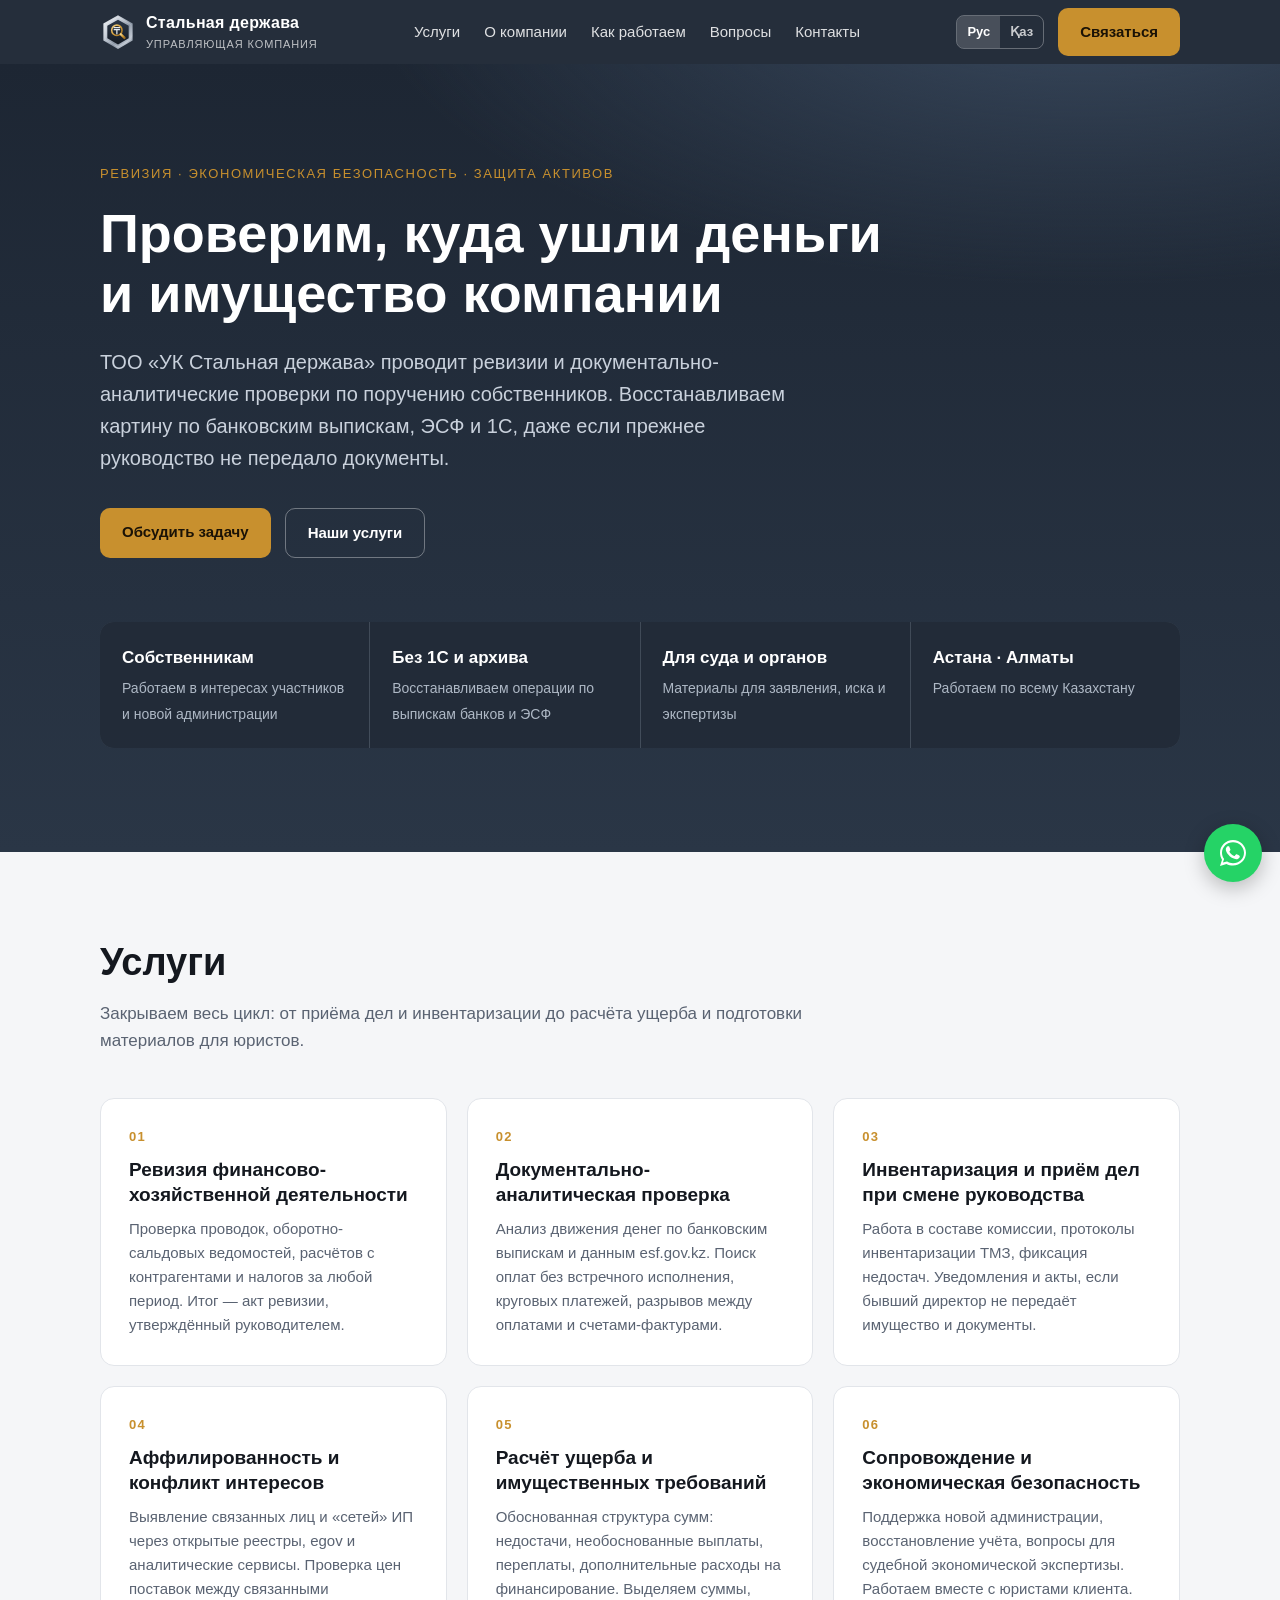
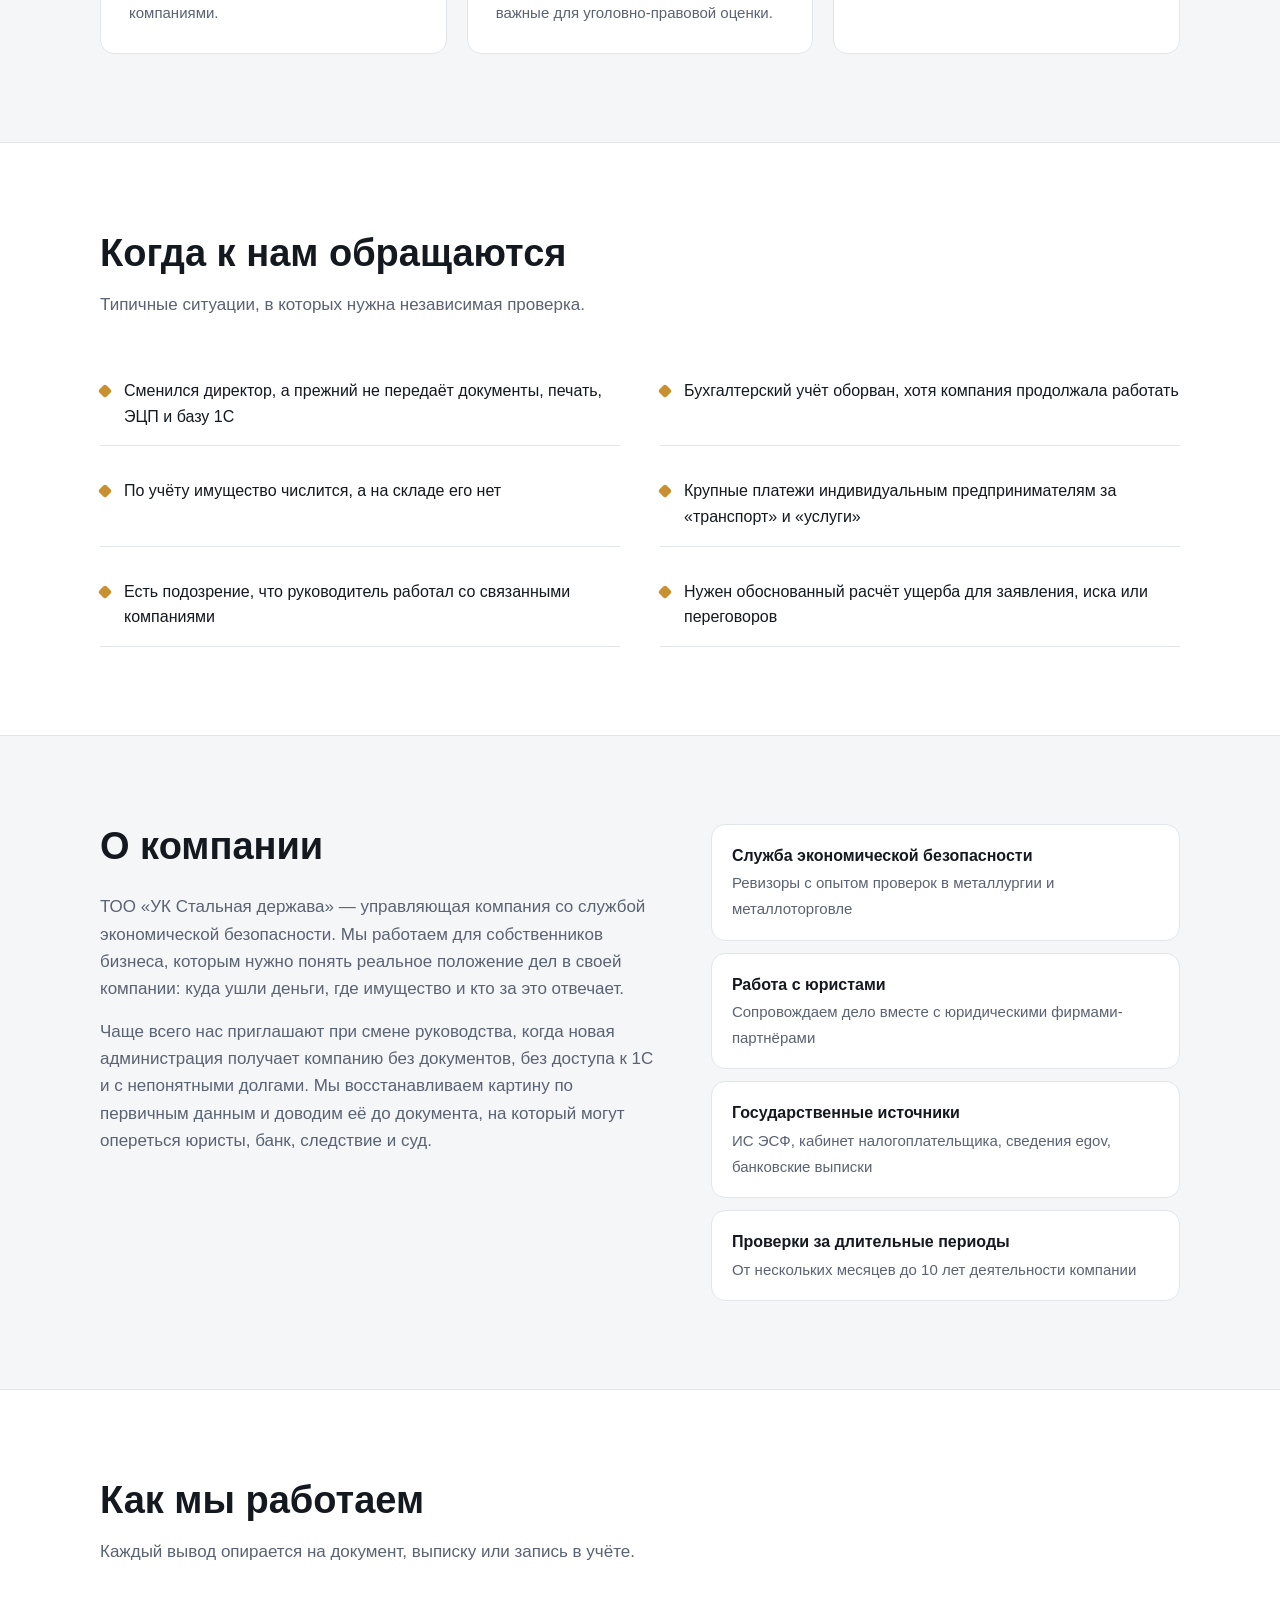
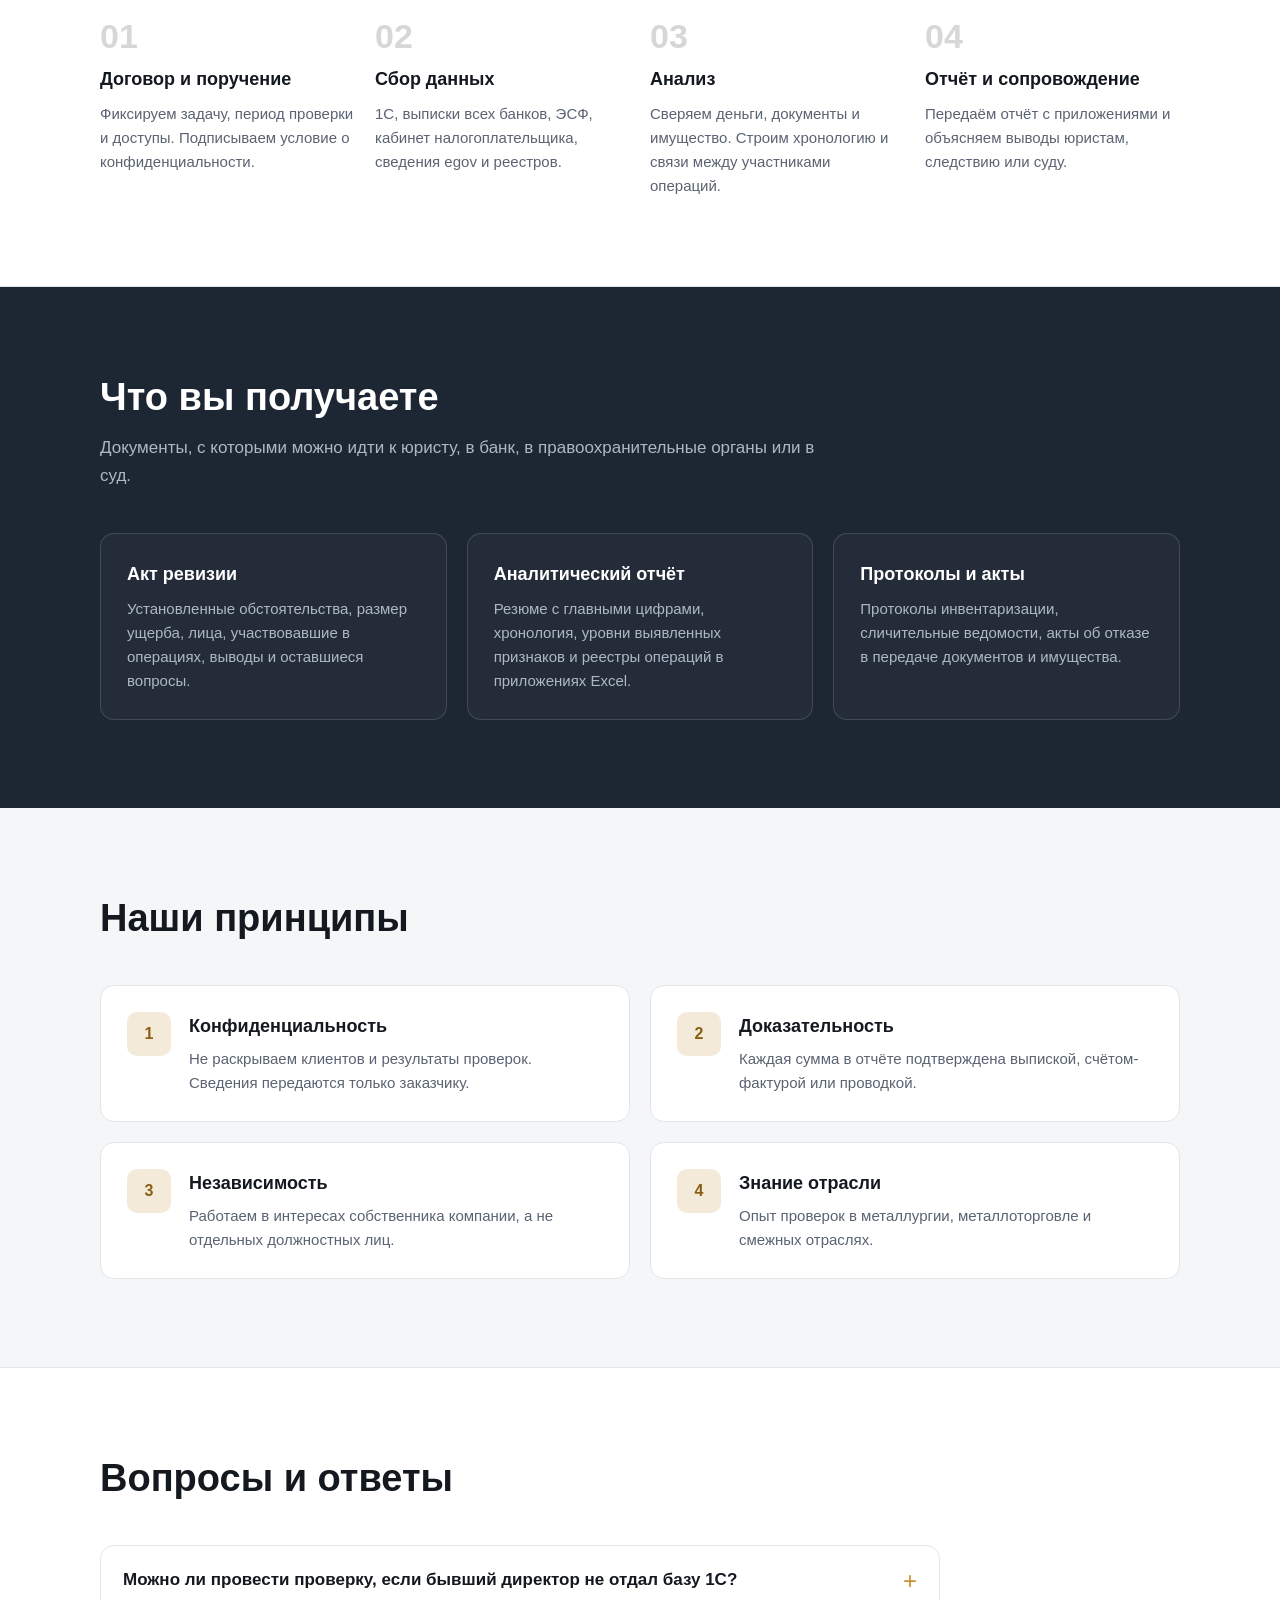
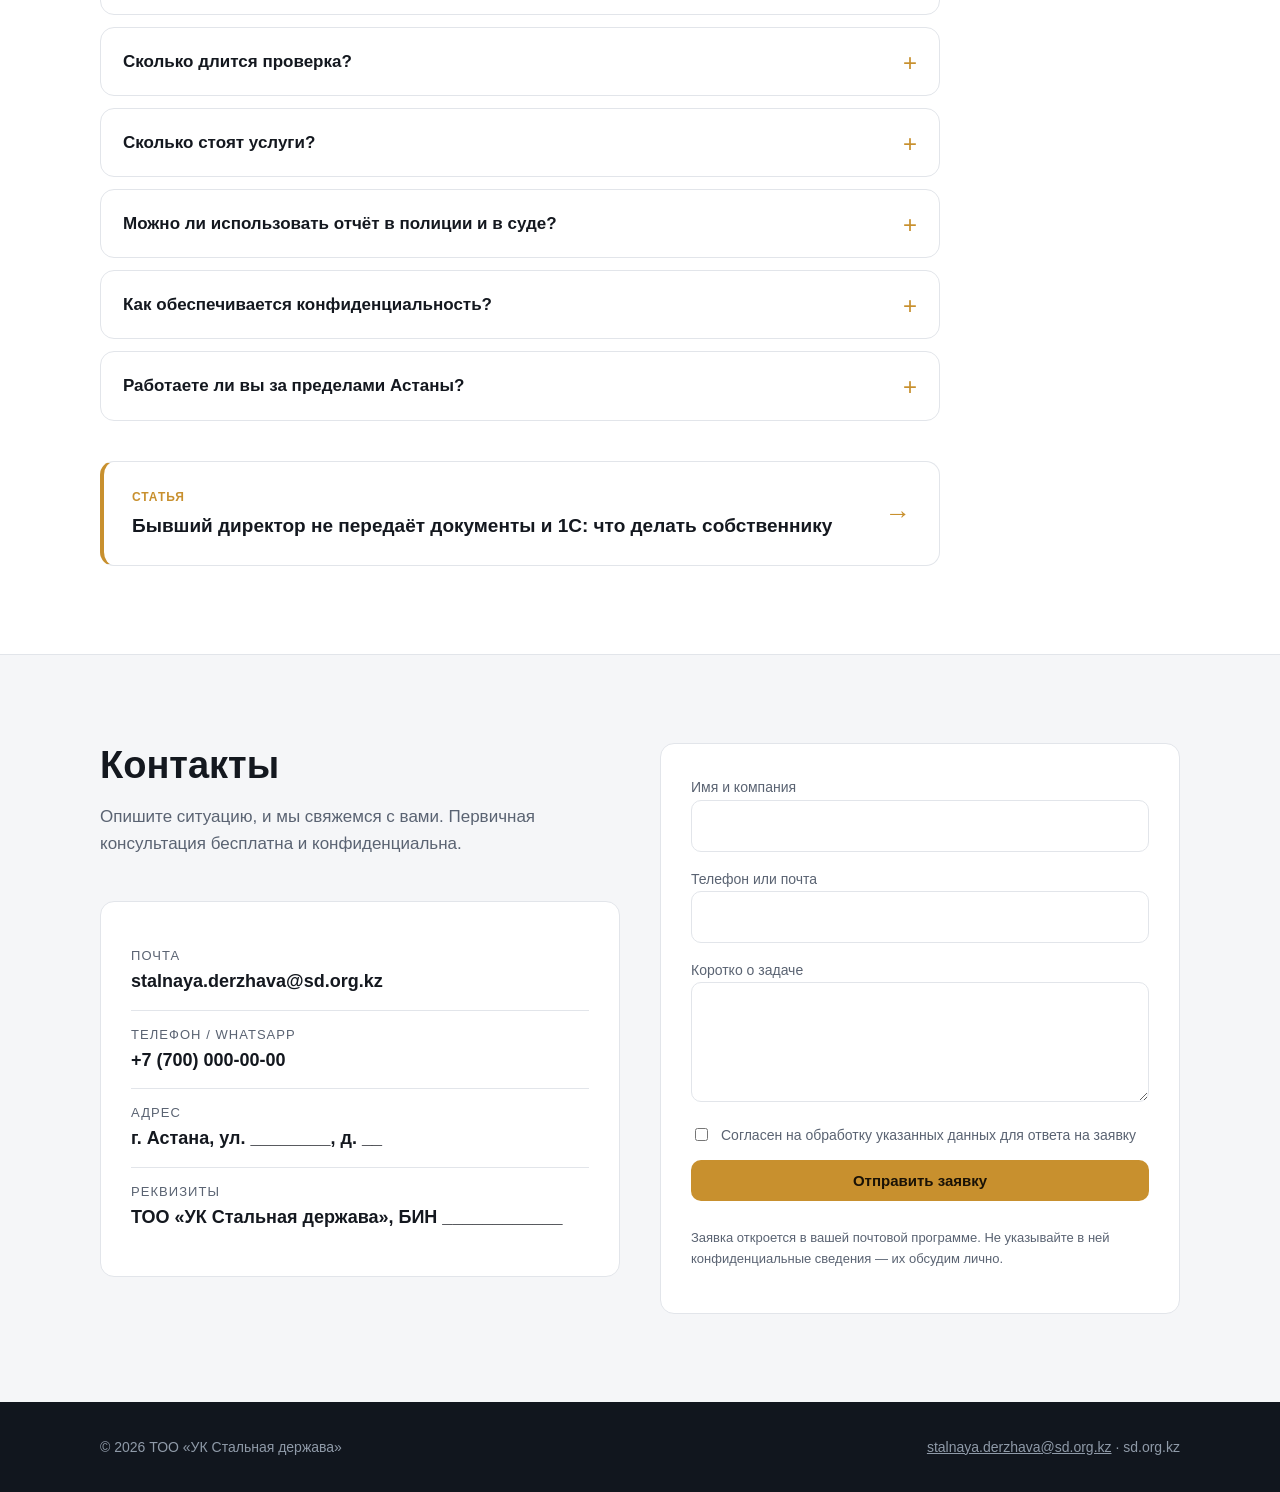
==== index.html @ adf24912 "Add files via upload" ====
<!doctype html>
<html lang="ru">
<head>
<meta charset="utf-8">
<meta name="viewport" content="width=device-width, initial-scale=1">
<title>Ревизия и экономическая безопасность — УК «Стальная держава», Астана</title>
<meta name="description" content="ТОО «УК Стальная держава»: ревизия финансово-хозяйственной деятельности, проверки по банковским выпискам и ЭСФ, инвентаризация при смене директора, расчёт ущерба и материалы для суда. Астана, Алматы, весь Казахстан.">
<link rel="canonical" href="https://sd.org.kz/">
<link rel="alternate" hreflang="ru" href="https://sd.org.kz/">
<link rel="alternate" hreflang="kk" href="https://sd.org.kz/kk.html">
<link rel="alternate" hreflang="x-default" href="https://sd.org.kz/">
<meta name="robots" content="index, follow">
<meta name="theme-color" content="#1d2633">
<meta property="og:type" content="website">
<meta property="og:locale" content="ru_KZ">
<meta property="og:url" content="https://sd.org.kz/">
<meta property="og:site_name" content="УК «Стальная держава»">
<meta property="og:title" content="Проверим, куда ушли деньги и имущество компании">
<meta property="og:description" content="Ревизии, проверки по выпискам и ЭСФ, инвентаризация при смене руководства, расчёт ущерба. Астана, Алматы, весь Казахстан.">
<meta property="og:image" content="https://sd.org.kz/og-image.png">
<meta property="og:image:width" content="1200">
<meta property="og:image:height" content="630">
<meta name="twitter:card" content="summary_large_image">
<link rel="icon" href="favicon.svg" type="image/svg+xml">
<link rel="stylesheet" href="style.css">
<!-- Google Search Console: сюда вставить строку подтверждения -->
<!-- <meta name="google-site-verification" content="..."> -->
<script type="application/ld+json">
{
  "@context": "https://schema.org",
  "@type": "ProfessionalService",
  "name": "ТОО «УК Стальная держава»",
  "alternateName": "Стальная держава",
  "url": "https://sd.org.kz/",
  "logo": "https://sd.org.kz/logo.svg",
  "image": "https://sd.org.kz/og-image.png",
  "email": "stalnaya.derzhava@sd.org.kz",
  "description": "Ревизия финансово-хозяйственной деятельности, документально-аналитические проверки, инвентаризация при смене руководства, выявление аффилированности, расчёт ущерба и подготовка материалов для суда.",
  "address": {"@type": "PostalAddress", "addressLocality": "Астана", "addressCountry": "KZ"},
  "areaServed": {"@type": "Country", "name": "Казахстан"},
  "knowsLanguage": ["ru", "kk"],
  "hasOfferCatalog": {
    "@type": "OfferCatalog",
    "name": "Услуги",
    "itemListElement": [
      {"@type": "Offer", "itemOffered": {"@type": "Service", "name": "Ревизия финансово-хозяйственной деятельности"}},
      {"@type": "Offer", "itemOffered": {"@type": "Service", "name": "Документально-аналитическая проверка"}},
      {"@type": "Offer", "itemOffered": {"@type": "Service", "name": "Инвентаризация и приём дел при смене руководства"}},
      {"@type": "Offer", "itemOffered": {"@type": "Service", "name": "Выявление аффилированности и конфликта интересов"}},
      {"@type": "Offer", "itemOffered": {"@type": "Service", "name": "Расчёт ущерба и имущественных требований"}},
      {"@type": "Offer", "itemOffered": {"@type": "Service", "name": "Сопровождение и экономическая безопасность"}}
    ]
  }
}
</script>
<script type="application/ld+json">
{
  "@context": "https://schema.org",
  "@type": "FAQPage",
  "mainEntity": [
    {"@type": "Question", "name": "Можно ли провести проверку, если бывший директор не отдал базу 1С?", "acceptedAnswer": {"@type": "Answer", "text": "Да. Мы восстанавливаем движение денег по выпискам всех банков, данным ИС ЭСФ (esf.gov.kz) и кабинета налогоплательщика. Этого достаточно, чтобы увидеть, кому и за что платила компания."}},
    {"@type": "Question", "name": "Сколько длится проверка?", "acceptedAnswer": {"@type": "Answer", "text": "Срок зависит от проверяемого периода, количества банков и контрагентов. После первичного анализа документов мы называем срок и фиксируем его в договоре."}},
    {"@type": "Question", "name": "Сколько стоят услуги?", "acceptedAnswer": {"@type": "Answer", "text": "Стоимость рассчитывается индивидуально после первичной консультации, в зависимости от объёма данных и задач. Первичная консультация бесплатна."}},
    {"@type": "Question", "name": "Можно ли использовать отчёт в полиции и в суде?", "acceptedAnswer": {"@type": "Answer", "text": "Отчёт и акт ревизии прикладываются к заявлению в правоохранительные органы и к исковому заявлению как обоснование обстоятельств и сумм. Если суд или следствие назначает судебную экономическую экспертизу, отчёт помогает поставить эксперту правильные вопросы."}},
    {"@type": "Question", "name": "Как обеспечивается конфиденциальность?", "acceptedAnswer": {"@type": "Answer", "text": "С каждым заказчиком заключается договор с условием о конфиденциальности. Мы не раскрываем имена клиентов и результаты проверок третьим лицам."}},
    {"@type": "Question", "name": "Работаете ли вы за пределами Астаны?", "acceptedAnswer": {"@type": "Answer", "text": "Да, по всему Казахстану. Документы и выписки можно передать удалённо, а для инвентаризации и приёма дел специалисты выезжают на место."}}
  ]
}
</script>
</head>
<body>
<a class="skip" href="#main">Перейти к содержанию</a>

<header>
  <div class="wrap nav">
    <a class="logo" href="#top">
      <img src="logo.svg" alt="" width="36" height="36">
      <span>Стальная держава<small>Управляющая компания</small></span>
    </a>
    <nav>
      <button class="menu-btn" aria-label="Меню" aria-controls="menu" onclick="document.getElementById('menu').classList.toggle('open')">☰</button>
      <ul id="menu">
        <li><a href="#services">Услуги</a></li>
        <li><a href="#about">О компании</a></li>
        <li><a href="#process">Как работаем</a></li>
        <li><a href="#faq">Вопросы</a></li>
        <li><a href="#contacts">Контакты</a></li>
      </ul>
    </nav>
    <div class="nav-right">
      <div class="lang" aria-label="Язык сайта"><span>Рус</span><a href="kk.html" hreflang="kk" lang="kk">Қаз</a></div>
      <a class="btn" href="#contacts">Связаться</a>
    </div>
  </div>
</header>

<main id="main">
<span id="top"></span>

<section class="hero">
  <div class="wrap">
    <span class="eyebrow">Ревизия · Экономическая безопасность · Защита активов</span>
    <h1>Проверим, куда ушли деньги и имущество компании</h1>
    <p>ТОО «УК Стальная держава» проводит ревизии и документально-аналитические проверки по поручению собственников. Восстанавливаем картину по банковским выпискам, ЭСФ и 1С, даже если прежнее руководство не передало документы.</p>
    <div class="hero-actions">
      <a class="btn" href="#contacts">Обсудить задачу</a>
      <a class="btn btn-ghost" href="#services">Наши услуги</a>
    </div>
    <div class="facts">
      <div class="fact"><b>Собственникам</b><span>Работаем в интересах участников и новой администрации</span></div>
      <div class="fact"><b>Без 1С и архива</b><span>Восстанавливаем операции по выпискам банков и ЭСФ</span></div>
      <div class="fact"><b>Для суда и органов</b><span>Материалы для заявления, иска и экспертизы</span></div>
      <div class="fact"><b>Астана · Алматы</b><span>Работаем по всему Казахстану</span></div>
    </div>
  </div>
</section>

<section id="services">
  <div class="wrap">
    <div class="section-head">
      <h2>Услуги</h2>
      <p>Закрываем весь цикл: от приёма дел и инвентаризации до расчёта ущерба и подготовки материалов для юристов.</p>
    </div>
    <div class="grid">
      <div class="card"><div class="num">01</div><h3>Ревизия финансово-хозяйственной деятельности</h3><p>Проверка проводок, оборотно-сальдовых ведомостей, расчётов с контрагентами и налогов за любой период. Итог — акт ревизии, утверждённый руководителем.</p></div>
      <div class="card"><div class="num">02</div><h3>Документально-аналитическая проверка</h3><p>Анализ движения денег по банковским выпискам и данным esf.gov.kz. Поиск оплат без встречного исполнения, круговых платежей, разрывов между оплатами и счетами-фактурами.</p></div>
      <div class="card"><div class="num">03</div><h3>Инвентаризация и приём дел при смене руководства</h3><p>Работа в составе комиссии, протоколы инвентаризации ТМЗ, фиксация недостач. Уведомления и акты, если бывший директор не передаёт имущество и документы.</p></div>
      <div class="card"><div class="num">04</div><h3>Аффилированность и конфликт интересов</h3><p>Выявление связанных лиц и «сетей» ИП через открытые реестры, egov и аналитические сервисы. Проверка цен поставок между связанными компаниями.</p></div>
      <div class="card"><div class="num">05</div><h3>Расчёт ущерба и имущественных требований</h3><p>Обоснованная структура сумм: недостачи, необоснованные выплаты, переплаты, дополнительные расходы на финансирование. Выделяем суммы, важные для уголовно-правовой оценки.</p></div>
      <div class="card"><div class="num">06</div><h3>Сопровождение и экономическая безопасность</h3><p>Поддержка новой администрации, восстановление учёта, вопросы для судебной экономической экспертизы. Работаем вместе с юристами клиента.</p></div>
    </div>
  </div>
</section>

<section id="when" class="situations">
  <div class="wrap">
    <div class="section-head">
      <h2>Когда к нам обращаются</h2>
      <p>Типичные ситуации, в которых нужна независимая проверка.</p>
    </div>
    <ul class="sit-list">
      <li>Сменился директор, а прежний не передаёт документы, печать, ЭЦП и базу 1С</li>
      <li>Бухгалтерский учёт оборван, хотя компания продолжала работать</li>
      <li>По учёту имущество числится, а на складе его нет</li>
      <li>Крупные платежи индивидуальным предпринимателям за «транспорт» и «услуги»</li>
      <li>Есть подозрение, что руководитель работал со связанными компаниями</li>
      <li>Нужен обоснованный расчёт ущерба для заявления, иска или переговоров</li>
    </ul>
  </div>
</section>

<section id="about">
  <div class="wrap about">
    <div>
      <div class="section-head" style="margin-bottom:24px">
        <h2>О компании</h2>
      </div>
      <p>ТОО «УК Стальная держава» — управляющая компания со службой экономической безопасности. Мы работаем для собственников бизнеса, которым нужно понять реальное положение дел в своей компании: куда ушли деньги, где имущество и кто за это отвечает.</p>
      <p>Чаще всего нас приглашают при смене руководства, когда новая администрация получает компанию без документов, без доступа к 1С и с непонятными долгами. Мы восстанавливаем картину по первичным данным и доводим её до документа, на который могут опереться юристы, банк, следствие и суд.</p>
    </div>
    <ul class="about-list">
      <li><b>Служба экономической безопасности</b><span>Ревизоры с опытом проверок в металлургии и металлоторговле</span></li>
      <li><b>Работа с юристами</b><span>Сопровождаем дело вместе с юридическими фирмами-партнёрами</span></li>
      <li><b>Государственные источники</b><span>ИС ЭСФ, кабинет налогоплательщика, сведения egov, банковские выписки</span></li>
      <li><b>Проверки за длительные периоды</b><span>От нескольких месяцев до 10 лет деятельности компании</span></li>
    </ul>
  </div>
</section>

<section id="process" class="situations">
  <div class="wrap">
    <div class="section-head">
      <h2>Как мы работаем</h2>
      <p>Каждый вывод опирается на документ, выписку или запись в учёте.</p>
    </div>
    <div class="steps">
      <div class="step"><h3>Договор и поручение</h3><p>Фиксируем задачу, период проверки и доступы. Подписываем условие о конфиденциальности.</p></div>
      <div class="step"><h3>Сбор данных</h3><p>1С, выписки всех банков, ЭСФ, кабинет налогоплательщика, сведения egov и реестров.</p></div>
      <div class="step"><h3>Анализ</h3><p>Сверяем деньги, документы и имущество. Строим хронологию и связи между участниками операций.</p></div>
      <div class="step"><h3>Отчёт и сопровождение</h3><p>Передаём отчёт с приложениями и объясняем выводы юристам, следствию или суду.</p></div>
    </div>
  </div>
</section>

<section id="results" class="dark">
  <div class="wrap">
    <div class="section-head">
      <h2>Что вы получаете</h2>
      <p>Документы, с которыми можно идти к юристу, в банк, в правоохранительные органы или в суд.</p>
    </div>
    <div class="docs">
      <div class="doc"><h3>Акт ревизии</h3><p>Установленные обстоятельства, размер ущерба, лица, участвовавшие в операциях, выводы и оставшиеся вопросы.</p></div>
      <div class="doc"><h3>Аналитический отчёт</h3><p>Резюме с главными цифрами, хронология, уровни выявленных признаков и реестры операций в приложениях Excel.</p></div>
      <div class="doc"><h3>Протоколы и акты</h3><p>Протоколы инвентаризации, сличительные ведомости, акты об отказе в передаче документов и имущества.</p></div>
    </div>
  </div>
</section>

<section>
  <div class="wrap">
    <div class="section-head">
      <h2>Наши принципы</h2>
    </div>
    <div class="principles">
      <div class="principle"><div class="ic">1</div><div><h3>Конфиденциальность</h3><p>Не раскрываем клиентов и результаты проверок. Сведения передаются только заказчику.</p></div></div>
      <div class="principle"><div class="ic">2</div><div><h3>Доказательность</h3><p>Каждая сумма в отчёте подтверждена выпиской, счётом-фактурой или проводкой.</p></div></div>
      <div class="principle"><div class="ic">3</div><div><h3>Независимость</h3><p>Работаем в интересах собственника компании, а не отдельных должностных лиц.</p></div></div>
      <div class="principle"><div class="ic">4</div><div><h3>Знание отрасли</h3><p>Опыт проверок в металлургии, металлоторговле и смежных отраслях.</p></div></div>
    </div>
  </div>
</section>

<section id="faq" class="situations">
  <div class="wrap">
    <div class="section-head">
      <h2>Вопросы и ответы</h2>
    </div>
    <div class="faq">
      <details><summary>Можно ли провести проверку, если бывший директор не отдал базу 1С?</summary><p>Да. Мы восстанавливаем движение денег по выпискам всех банков, данным ИС ЭСФ (esf.gov.kz) и кабинета налогоплательщика. Этого достаточно, чтобы увидеть, кому и за что платила компания.</p></details>
      <details><summary>Сколько длится проверка?</summary><p>Срок зависит от проверяемого периода, количества банков и контрагентов. После первичного анализа документов мы называем срок и фиксируем его в договоре.</p></details>
      <details><summary>Сколько стоят услуги?</summary><p>Стоимость рассчитывается индивидуально после первичной консультации, в зависимости от объёма данных и задач. Первичная консультация бесплатна.</p></details>
      <details><summary>Можно ли использовать отчёт в полиции и в суде?</summary><p>Отчёт и акт ревизии прикладываются к заявлению в правоохранительные органы и к исковому заявлению как обоснование обстоятельств и сумм. Если суд или следствие назначает судебную экономическую экспертизу, отчёт помогает поставить эксперту правильные вопросы.</p></details>
      <details><summary>Как обеспечивается конфиденциальность?</summary><p>С каждым заказчиком заключается договор с условием о конфиденциальности. Мы не раскрываем имена клиентов и результаты проверок третьим лицам.</p></details>
      <details><summary>Работаете ли вы за пределами Астаны?</summary><p>Да, по всему Казахстану. Документы и выписки можно передать удалённо, а для инвентаризации и приёма дел специалисты выезжают на место.</p></details>
    </div>
    <div style="margin-top:40px;max-width:840px">
      <a class="teaser" href="byvshij-direktor-ne-peredaet-dokumenty.html">
        <div><small>Статья</small><b>Бывший директор не передаёт документы и 1С: что делать собственнику</b></div>
        <span class="arrow">→</span>
      </a>
    </div>
  </div>
</section>

<section id="contacts">
  <div class="wrap contact">
    <div>
      <div class="section-head">
        <h2>Контакты</h2>
        <p>Опишите ситуацию, и мы свяжемся с вами. Первичная консультация бесплатна и конфиденциальна.</p>
      </div>
      <div class="contact-box">
        <div class="contact-row"><span>Почта</span><a href="mailto:stalnaya.derzhava@sd.org.kz">stalnaya.derzhava@sd.org.kz</a></div>
        <div class="contact-row"><span>Телефон / WhatsApp</span><a href="tel:+77000000000">+7 (700) 000-00-00</a></div>
        <div class="contact-row"><span>Адрес</span><b>г. Астана, ул. ________, д. __</b></div>
        <div class="contact-row"><span>Реквизиты</span><b>ТОО «УК Стальная держава», БИН ____________</b></div>
      </div>
    </div>
    <div class="contact-box">
      <form id="lead">
        <div><label for="name">Имя и компания</label><input id="name" name="name" autocomplete="name" required></div>
        <div><label for="phone">Телефон или почта</label><input id="phone" name="phone" autocomplete="tel" required></div>
        <div><label for="msg">Коротко о задаче</label><textarea id="msg" name="msg"></textarea></div>
        <label class="consent"><input type="checkbox" required> Согласен на обработку указанных данных для ответа на заявку</label>
        <button class="btn" type="submit">Отправить заявку</button>
        <p class="note">Заявка откроется в вашей почтовой программе. Не указывайте в ней конфиденциальные сведения — их обсудим лично.</p>
      </form>
    </div>
  </div>
</section>

</main>

<footer>
  <div class="wrap">
    <span>© 2026 ТОО «УК Стальная держава»</span>
    <span><a href="mailto:stalnaya.derzhava@sd.org.kz">stalnaya.derzhava@sd.org.kz</a> · sd.org.kz</span>
  </div>
</footer>

<a class="wa" href="https://wa.me/77000000000" target="_blank" rel="noopener" aria-label="Написать в WhatsApp">
  <svg viewBox="0 0 32 32" aria-hidden="true"><path d="M16 3C8.8 3 3 8.7 3 15.8c0 2.5.7 4.9 2 6.9L3 29l6.5-2c1.9 1 4.1 1.6 6.5 1.6 7.2 0 13-5.7 13-12.8S23.2 3 16 3zm0 23.3c-2.1 0-4.1-.6-5.8-1.7l-.4-.2-3.9 1.2 1.2-3.7-.3-.4c-1.2-1.7-1.8-3.7-1.8-5.8C5 9.9 9.9 5.2 16 5.2s11 4.7 11 10.6-4.9 10.5-11 10.5zm6-7.9c-.3-.2-2-1-2.3-1.1-.3-.1-.5-.2-.8.2l-1.1 1.3c-.2.2-.4.3-.7.1-.3-.2-1.4-.5-2.7-1.7-1-.9-1.7-2-1.9-2.3-.2-.3 0-.5.1-.7l.5-.6c.2-.2.2-.4.3-.6.1-.2 0-.4 0-.6l-1-2.5c-.3-.7-.6-.6-.8-.6h-.7c-.2 0-.6.1-.9.4-.3.3-1.2 1.2-1.2 2.9s1.2 3.4 1.4 3.6c.2.2 2.4 3.7 5.9 5.1 2.9 1.1 3.5.9 4.1.9.6-.1 2-.8 2.3-1.6.3-.8.3-1.5.2-1.6-.1-.3-.4-.4-.7-.5z"/></svg>
</a>

<script>
  document.querySelectorAll('#menu a').forEach(function(a){a.addEventListener('click',function(){document.getElementById('menu').classList.remove('open')})});
  document.getElementById('lead').addEventListener('submit',function(e){
    e.preventDefault();var f=this;
    location.href='mailto:stalnaya.derzhava@sd.org.kz?subject='+encodeURIComponent('Заявка с сайта: '+f.name.value)+'&body='+encodeURIComponent(f.msg.value+'\n\n'+f.name.value+', '+f.phone.value);
  });
</script>
</body>
</html>
---- style.css ----
:root{
    --bg:#f5f6f8; --surface:#ffffff; --ink:#14181f; --muted:#5a6372; --line:#e2e5ea;
    --steel:#1d2633; --steel-2:#2a3646; --accent:#c8902e; --accent-ink:#1a1206;
    --radius:14px; --max:1120px;
  }
  *{box-sizing:border-box}
  html{scroll-behavior:smooth}
  body{margin:0;background:var(--bg);color:var(--ink);font:16px/1.6 -apple-system,BlinkMacSystemFont,"Segoe UI",Roboto,"Helvetica Neue",Arial,sans-serif}
  a{color:inherit}
  .wrap{max-width:var(--max);margin:0 auto;padding:0 20px}

  /* header */
  header{position:sticky;top:0;z-index:10;background:rgba(29,38,51,.96);backdrop-filter:blur(6px);color:#fff}
  .nav{display:flex;align-items:center;justify-content:space-between;height:64px;gap:16px}
  .logo{display:flex;align-items:center;gap:10px;text-decoration:none;font-weight:700;letter-spacing:.02em}
  .logo-mark{width:34px;height:34px;border-radius:8px;background:linear-gradient(135deg,#8d99a8,#e9edf2 45%,#6b7685);display:grid;place-items:center;color:var(--steel);font-weight:800;font-size:15px}
  .logo small{display:block;font-weight:400;font-size:11px;opacity:.7;letter-spacing:.08em;text-transform:uppercase}
  nav ul{display:flex;gap:24px;list-style:none;margin:0;padding:0}
  nav a{text-decoration:none;font-size:15px;opacity:.85}
  nav a:hover{opacity:1;color:var(--accent)}
  .btn{display:inline-block;padding:12px 22px;border-radius:10px;background:var(--accent);color:var(--accent-ink);font-weight:600;text-decoration:none;border:0;cursor:pointer;font-size:15px}
  .btn:hover{filter:brightness(1.08)}
  .btn-ghost{background:transparent;color:#fff;border:1px solid rgba(255,255,255,.35)}
  .menu-btn{display:none;background:none;border:0;color:#fff;font-size:26px;cursor:pointer}

  /* hero */
  .hero{background:radial-gradient(1200px 500px at 85% -10%,#3a4a5f 0,transparent 60%),linear-gradient(180deg,var(--steel),var(--steel-2));color:#fff;padding:96px 0 104px}
  .eyebrow{display:inline-block;font-size:13px;letter-spacing:.12em;text-transform:uppercase;color:var(--accent);margin-bottom:18px}
  .hero h1{font-size:clamp(32px,5vw,54px);line-height:1.12;margin:0 0 22px;max-width:820px}
  .hero p{font-size:clamp(17px,2vw,20px);color:#c9d1dc;max-width:700px;margin:0 0 34px}
  .hero-actions{display:flex;gap:14px;flex-wrap:wrap}
  .facts{display:grid;grid-template-columns:repeat(4,1fr);gap:1px;background:rgba(255,255,255,.12);border-radius:var(--radius);overflow:hidden;margin-top:64px}
  .fact{background:rgba(29,38,51,.85);padding:22px}
  .fact b{display:block;font-size:17px;margin-bottom:4px;color:#fff}
  .fact span{font-size:14px;color:#aeb8c5}

  section{padding:88px 0}
  .section-head{max-width:720px;margin-bottom:44px}
  .section-head h2{font-size:clamp(26px,3.4vw,38px);line-height:1.2;margin:0 0 14px}
  .section-head p{color:var(--muted);margin:0;font-size:17px}

  /* services */
  .grid{display:grid;grid-template-columns:repeat(3,1fr);gap:20px}
  .card{background:var(--surface);border:1px solid var(--line);border-radius:var(--radius);padding:28px}
  .card .num{font-size:13px;font-weight:700;color:var(--accent);letter-spacing:.1em}
  .card h3{font-size:19px;margin:10px 0 10px;line-height:1.3}
  .card p{color:var(--muted);margin:0;font-size:15px}

  /* situations */
  .situations{background:var(--surface);border-top:1px solid var(--line);border-bottom:1px solid var(--line)}
  .sit-list{display:grid;grid-template-columns:repeat(2,1fr);gap:16px 40px;list-style:none;padding:0;margin:0}
  .sit-list li{display:flex;gap:14px;align-items:flex-start;padding:16px 0;border-bottom:1px solid var(--line)}
  .sit-list li::before{content:"";flex:0 0 10px;height:10px;margin-top:8px;border-radius:2px;background:var(--accent);transform:rotate(45deg)}

  /* process */
  .steps{display:grid;grid-template-columns:repeat(4,1fr);gap:20px;counter-reset:s}
  .step{position:relative;padding-top:56px}
  .step::before{counter-increment:s;content:counter(s,decimal-leading-zero);position:absolute;top:0;left:0;font-size:34px;font-weight:800;color:var(--steel);opacity:.18}
  .step h3{margin:0 0 8px;font-size:18px}
  .step p{margin:0;color:var(--muted);font-size:15px}

  /* results */
  .dark{background:var(--steel);color:#fff}
  .dark .section-head p{color:#aeb8c5}
  .docs{display:grid;grid-template-columns:repeat(3,1fr);gap:20px}
  .doc{border:1px solid rgba(255,255,255,.14);border-radius:var(--radius);padding:26px;background:rgba(255,255,255,.03)}
  .doc h3{margin:0 0 8px;font-size:18px}
  .doc p{margin:0;color:#aeb8c5;font-size:15px}

  /* principles */
  .principles{display:grid;grid-template-columns:repeat(2,1fr);gap:20px}
  .principle{display:flex;gap:18px;background:var(--surface);border:1px solid var(--line);border-radius:var(--radius);padding:26px}
  .principle .ic{flex:0 0 44px;height:44px;border-radius:10px;background:#f3ead9;color:#8a5f14;display:grid;place-items:center;font-weight:800}
  .principle h3{margin:0 0 6px;font-size:18px}
  .principle p{margin:0;color:var(--muted);font-size:15px}

  /* contacts */
  .contact{display:grid;grid-template-columns:1fr 1fr;gap:40px;align-items:start}
  .contact-box{background:var(--surface);border:1px solid var(--line);border-radius:var(--radius);padding:30px}
  .contact-row{padding:14px 0;border-bottom:1px solid var(--line)}
  .contact-row:last-child{border-bottom:0}
  .contact-row span{display:block;font-size:13px;color:var(--muted);text-transform:uppercase;letter-spacing:.08em}
  .contact-row a,.contact-row b{font-size:18px;font-weight:600;text-decoration:none}
  form{display:grid;gap:14px}
  label{font-size:14px;color:var(--muted)}
  input,textarea{width:100%;padding:12px 14px;border:1px solid var(--line);border-radius:10px;font:inherit;background:#fff;color:var(--ink)}
  textarea{min-height:120px;resize:vertical}
  .note{font-size:13px;color:var(--muted)}

  footer{background:#11161e;color:#8f9aa8;padding:34px 0;font-size:14px}
  footer .wrap{display:flex;justify-content:space-between;gap:20px;flex-wrap:wrap}

  @media (max-width:900px){
    .grid,.docs{grid-template-columns:1fr 1fr}
    .steps{grid-template-columns:1fr 1fr;row-gap:36px}
    .facts{grid-template-columns:1fr 1fr}
    .contact{grid-template-columns:1fr}
  }
  @media (max-width:720px){
    nav ul{display:none;position:absolute;top:64px;left:0;right:0;flex-direction:column;gap:0;background:var(--steel);padding:8px 20px 18px}
    nav ul.open{display:flex}
    nav li a{display:block;padding:12px 0}
    .menu-btn{display:block}
    .nav .btn{display:none}
    .grid,.docs,.steps,.principles,.sit-list,.facts{grid-template-columns:1fr}
    .hero{padding:64px 0 72px}
    section{padding:64px 0}
  }

  /* ---- additions ---- */
  .skip{position:absolute;left:-9999px;top:8px;background:#fff;color:#000;padding:8px 12px;border-radius:8px;z-index:100}
  .skip:focus{left:8px}
  :focus-visible{outline:3px solid var(--accent);outline-offset:2px}
  .logo img{width:36px;height:36px;display:block}
  .nav-right{display:flex;align-items:center;gap:14px}
  .lang{display:flex;border:1px solid rgba(255,255,255,.3);border-radius:8px;overflow:hidden;font-size:13px;font-weight:600}
  .lang a,.lang span{padding:6px 10px;text-decoration:none}
  .lang span{background:rgba(255,255,255,.16)}
  .lang a{opacity:.75}
  .lang a:hover{opacity:1}

  /* about */
  .about{display:grid;grid-template-columns:1.2fr 1fr;gap:48px;align-items:start}
  .about p{color:var(--muted);font-size:17px;margin:0 0 16px}
  .about-list{list-style:none;margin:0;padding:0;display:grid;gap:12px}
  .about-list li{background:var(--surface);border:1px solid var(--line);border-radius:var(--radius);padding:18px 20px}
  .about-list b{display:block;margin-bottom:2px}
  .about-list span{color:var(--muted);font-size:15px}

  /* faq */
  .faq{max-width:840px;display:grid;gap:12px}
  .faq details{background:var(--surface);border:1px solid var(--line);border-radius:var(--radius);padding:0 22px}
  .faq summary{cursor:pointer;list-style:none;padding:20px 32px 20px 0;font-weight:600;font-size:17px;position:relative}
  .faq summary::-webkit-details-marker{display:none}
  .faq summary::after{content:"+";position:absolute;right:0;top:16px;font-size:24px;color:var(--accent);font-weight:400}
  .faq details[open] summary::after{content:"–"}
  .faq details p{margin:0 0 20px;color:var(--muted)}

  /* articles teaser */
  .teaser{display:flex;justify-content:space-between;align-items:center;gap:24px;background:var(--surface);border:1px solid var(--line);border-left:4px solid var(--accent);border-radius:var(--radius);padding:26px 28px;text-decoration:none}
  .teaser:hover{border-color:var(--accent)}
  .teaser small{display:block;color:var(--accent);font-weight:700;letter-spacing:.08em;text-transform:uppercase;font-size:12px;margin-bottom:6px}
  .teaser b{font-size:19px;line-height:1.35}
  .teaser .arrow{font-size:26px;color:var(--accent)}

  /* form consent */
  .consent{display:flex;gap:10px;align-items:flex-start;font-size:14px;color:var(--muted)}
  .consent input{width:auto;margin-top:4px}

  /* whatsapp */
  .wa{position:fixed;right:18px;bottom:18px;z-index:20;width:58px;height:58px;border-radius:50%;background:#25d366;display:grid;place-items:center;box-shadow:0 6px 20px rgba(0,0,0,.25)}
  .wa:hover{transform:scale(1.06)}
  .wa svg{width:32px;height:32px;fill:#fff}

  /* article */
  .page-hero{background:linear-gradient(180deg,var(--steel),var(--steel-2));color:#fff;padding:64px 0 56px}
  .page-hero h1{font-size:clamp(28px,4vw,42px);line-height:1.2;margin:0 0 14px;max-width:860px}
  .page-hero p{color:#c9d1dc;margin:0;max-width:760px;font-size:18px}
  .crumbs{font-size:14px;color:#aeb8c5;margin-bottom:18px}
  .crumbs a{text-decoration:none;color:#d7dde6}
  .article{max-width:760px;padding:56px 20px 80px;margin:0 auto;font-size:17px}
  .article h2{font-size:26px;line-height:1.25;margin:44px 0 14px}
  .article h3{font-size:19px;margin:28px 0 8px}
  .article p,.article li{color:#2b313b}
  .article ol,.article ul{padding-left:22px}
  .article li{margin-bottom:8px}
  .callout{background:#f3ead9;border-left:4px solid var(--accent);border-radius:10px;padding:18px 20px;margin:28px 0}
  .callout p{margin:0}
  .cta-box{background:var(--steel);color:#fff;border-radius:var(--radius);padding:30px;margin-top:48px}
  .cta-box h2{margin:0 0 10px;color:#fff;font-size:22px}
  .cta-box p{color:#c9d1dc;margin:0 0 18px}

  @media (max-width:900px){ .about{grid-template-columns:1fr} }
  @media (max-width:720px){
    .lang{font-size:12px}
    .teaser{flex-direction:column;align-items:flex-start}
  }
  .logo span{white-space:nowrap}
  @media (max-width:720px){
    .logo small{display:none}
    .logo{font-size:15px}
    nav{order:3}
    .nav{gap:10px}
  }
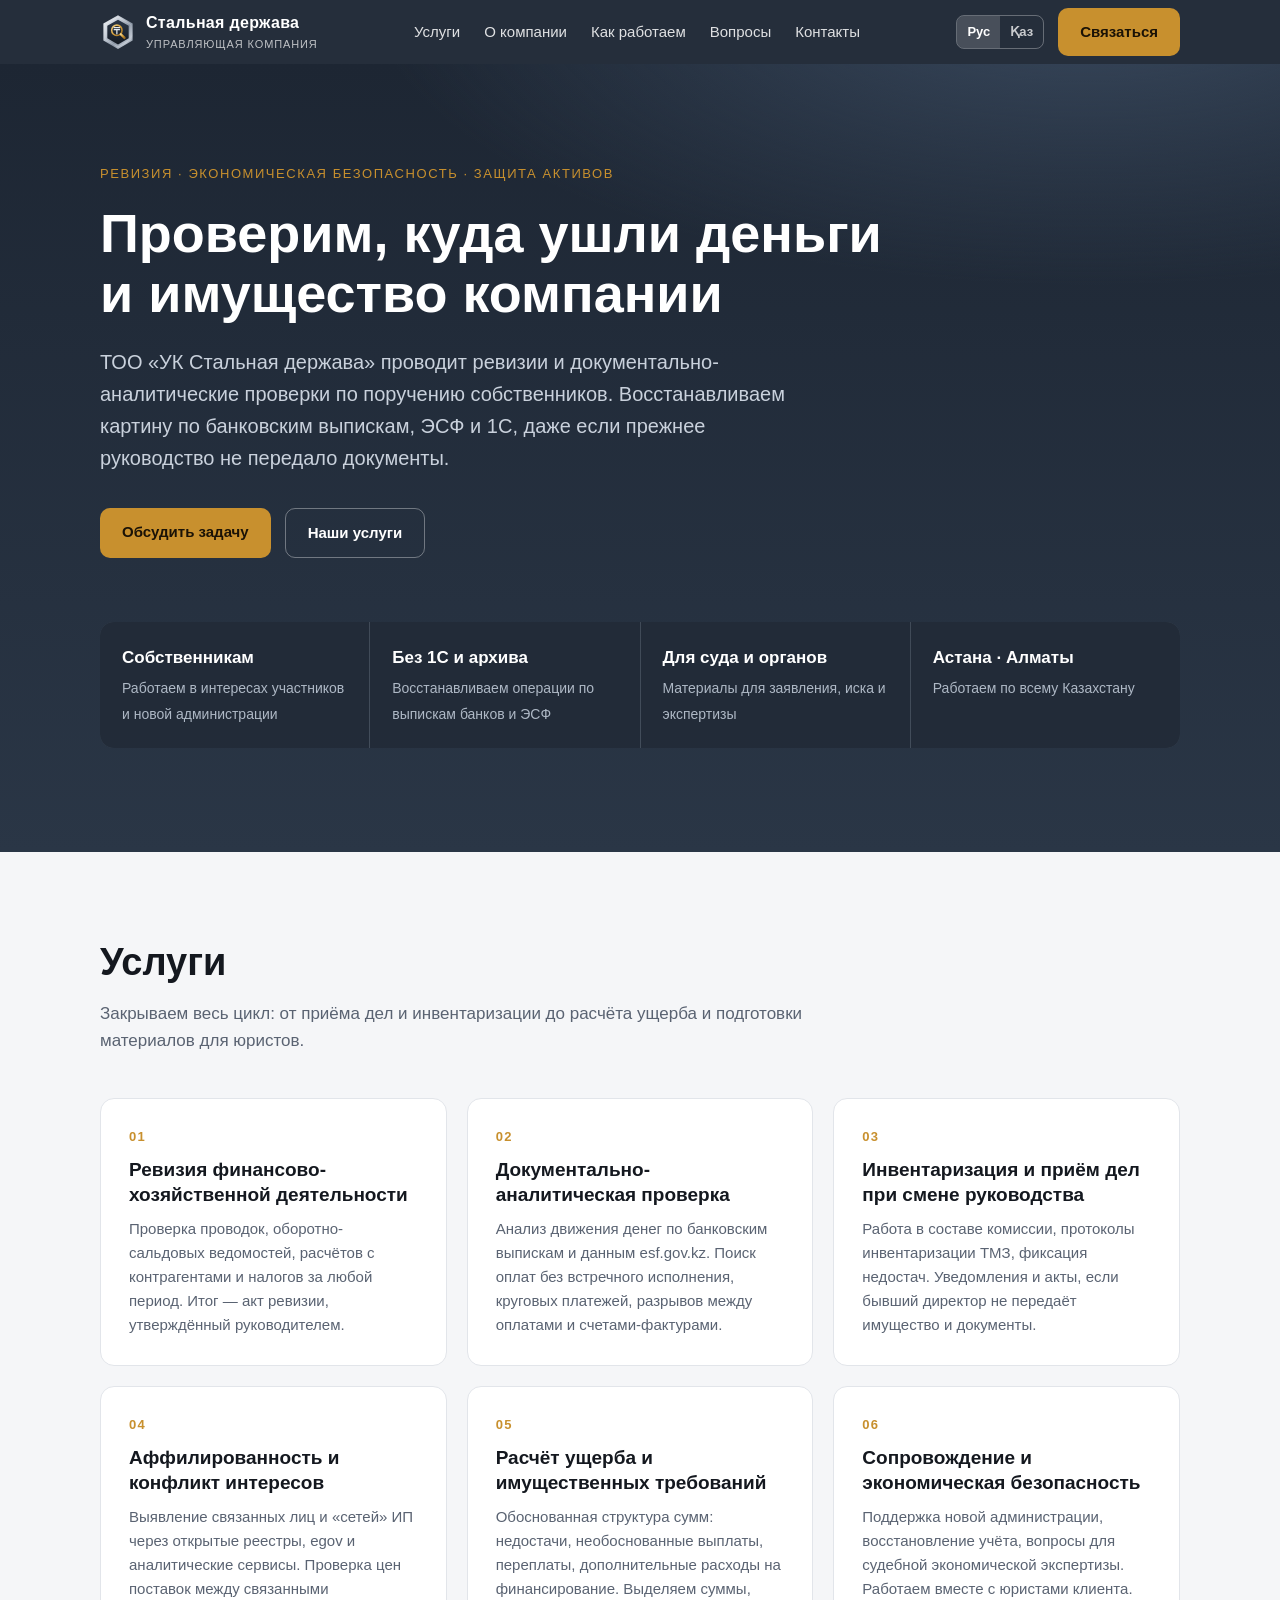
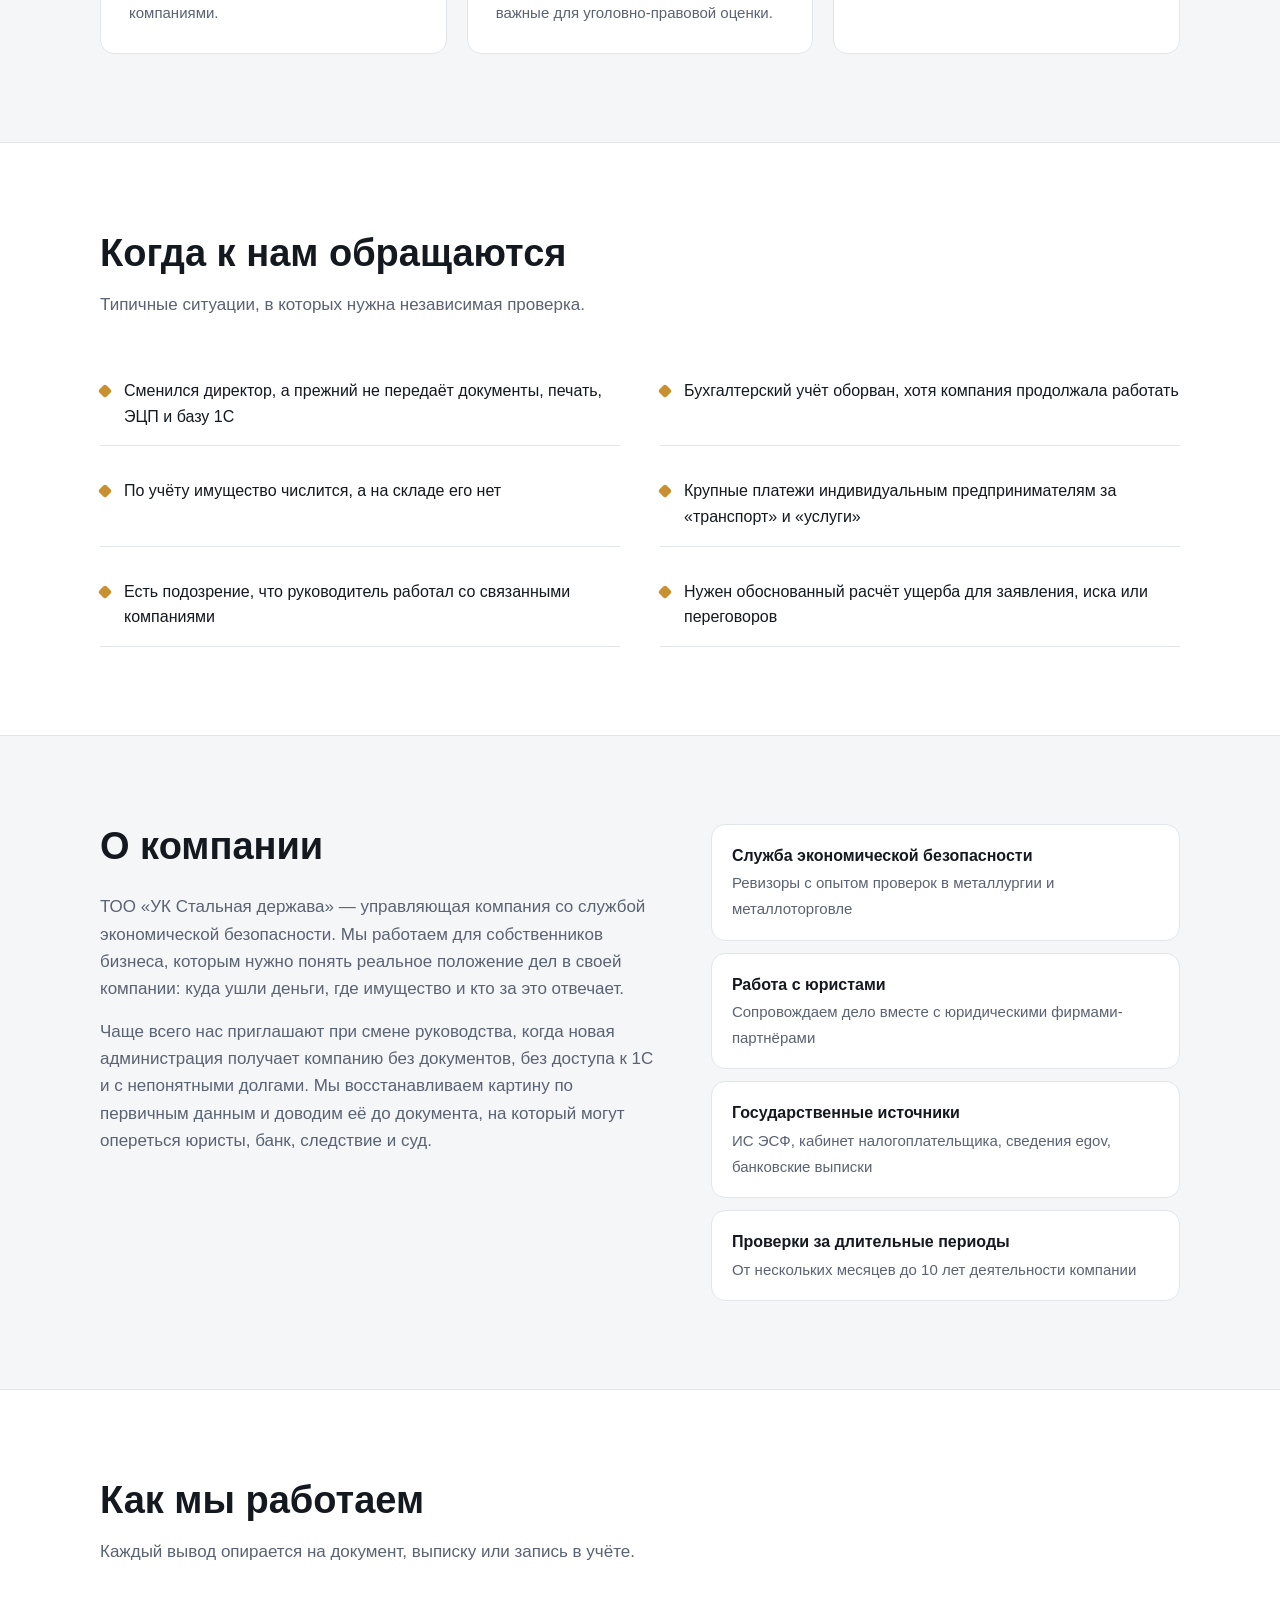
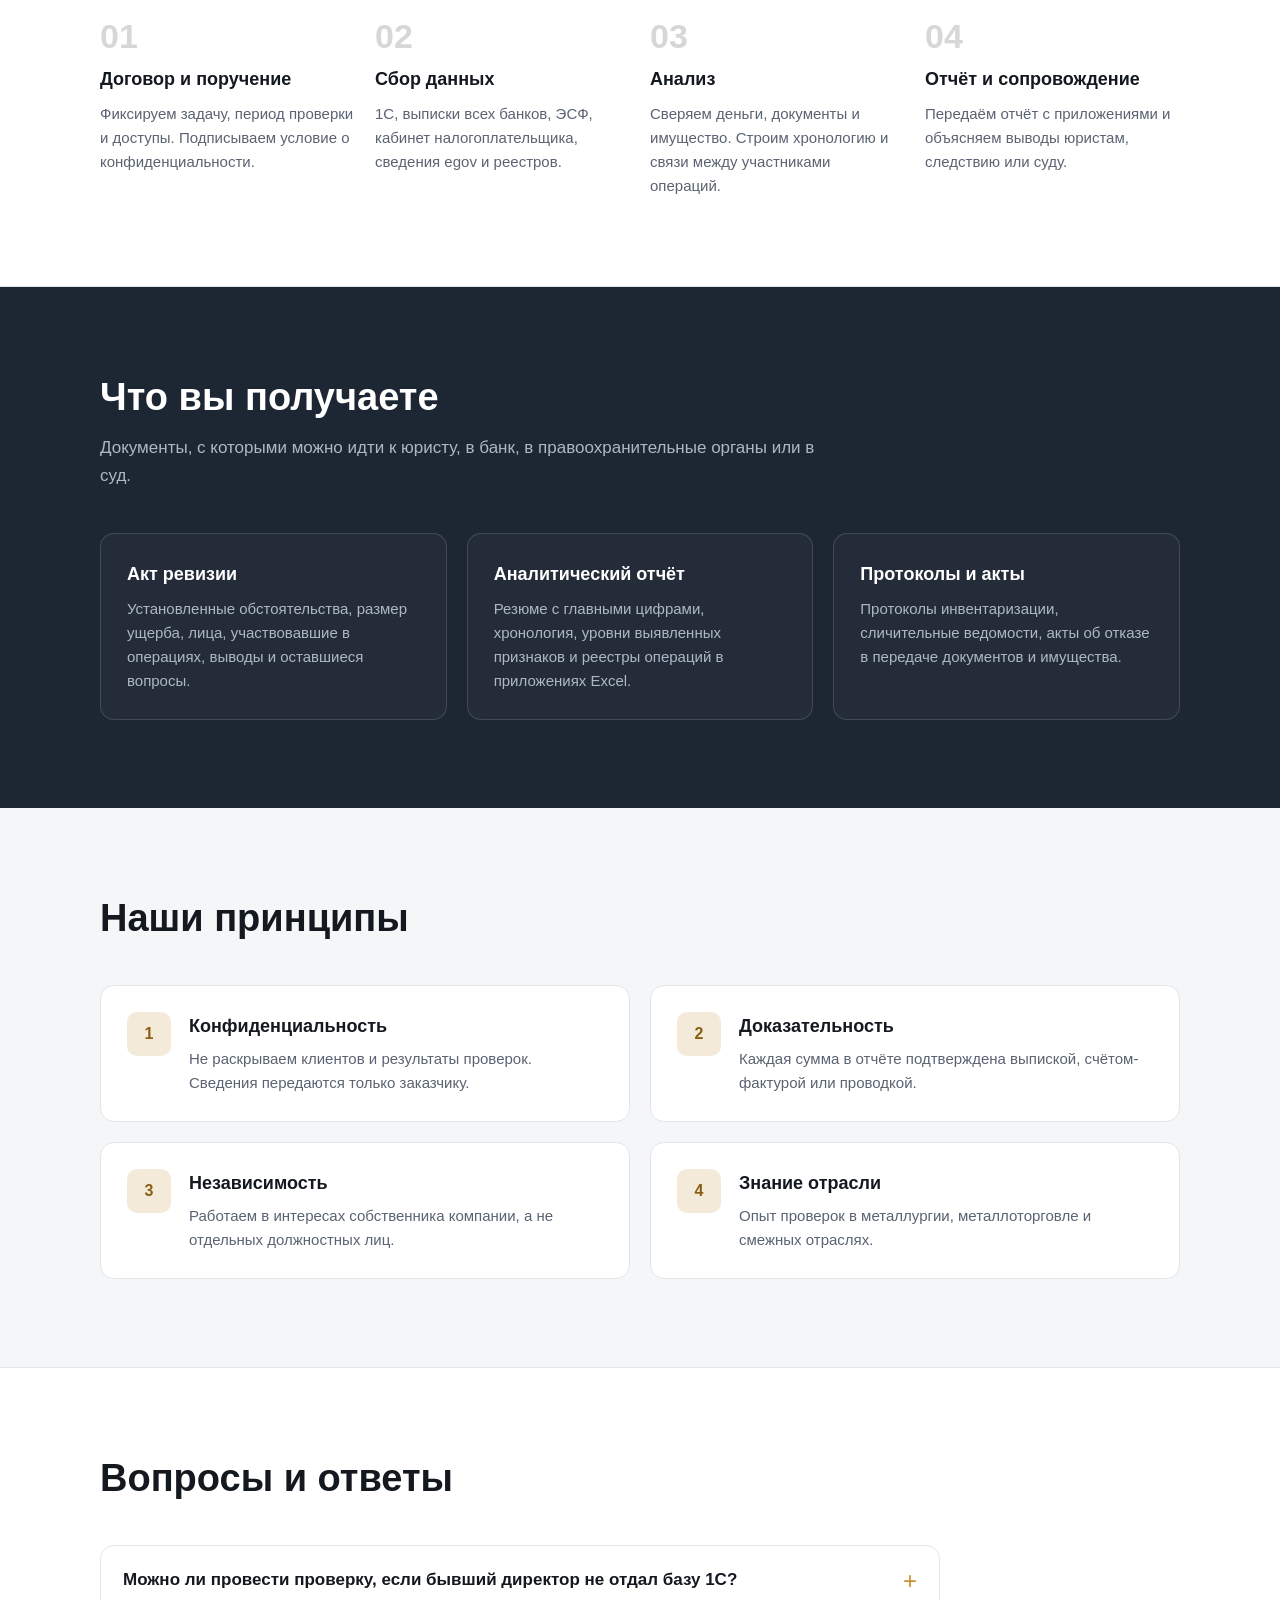
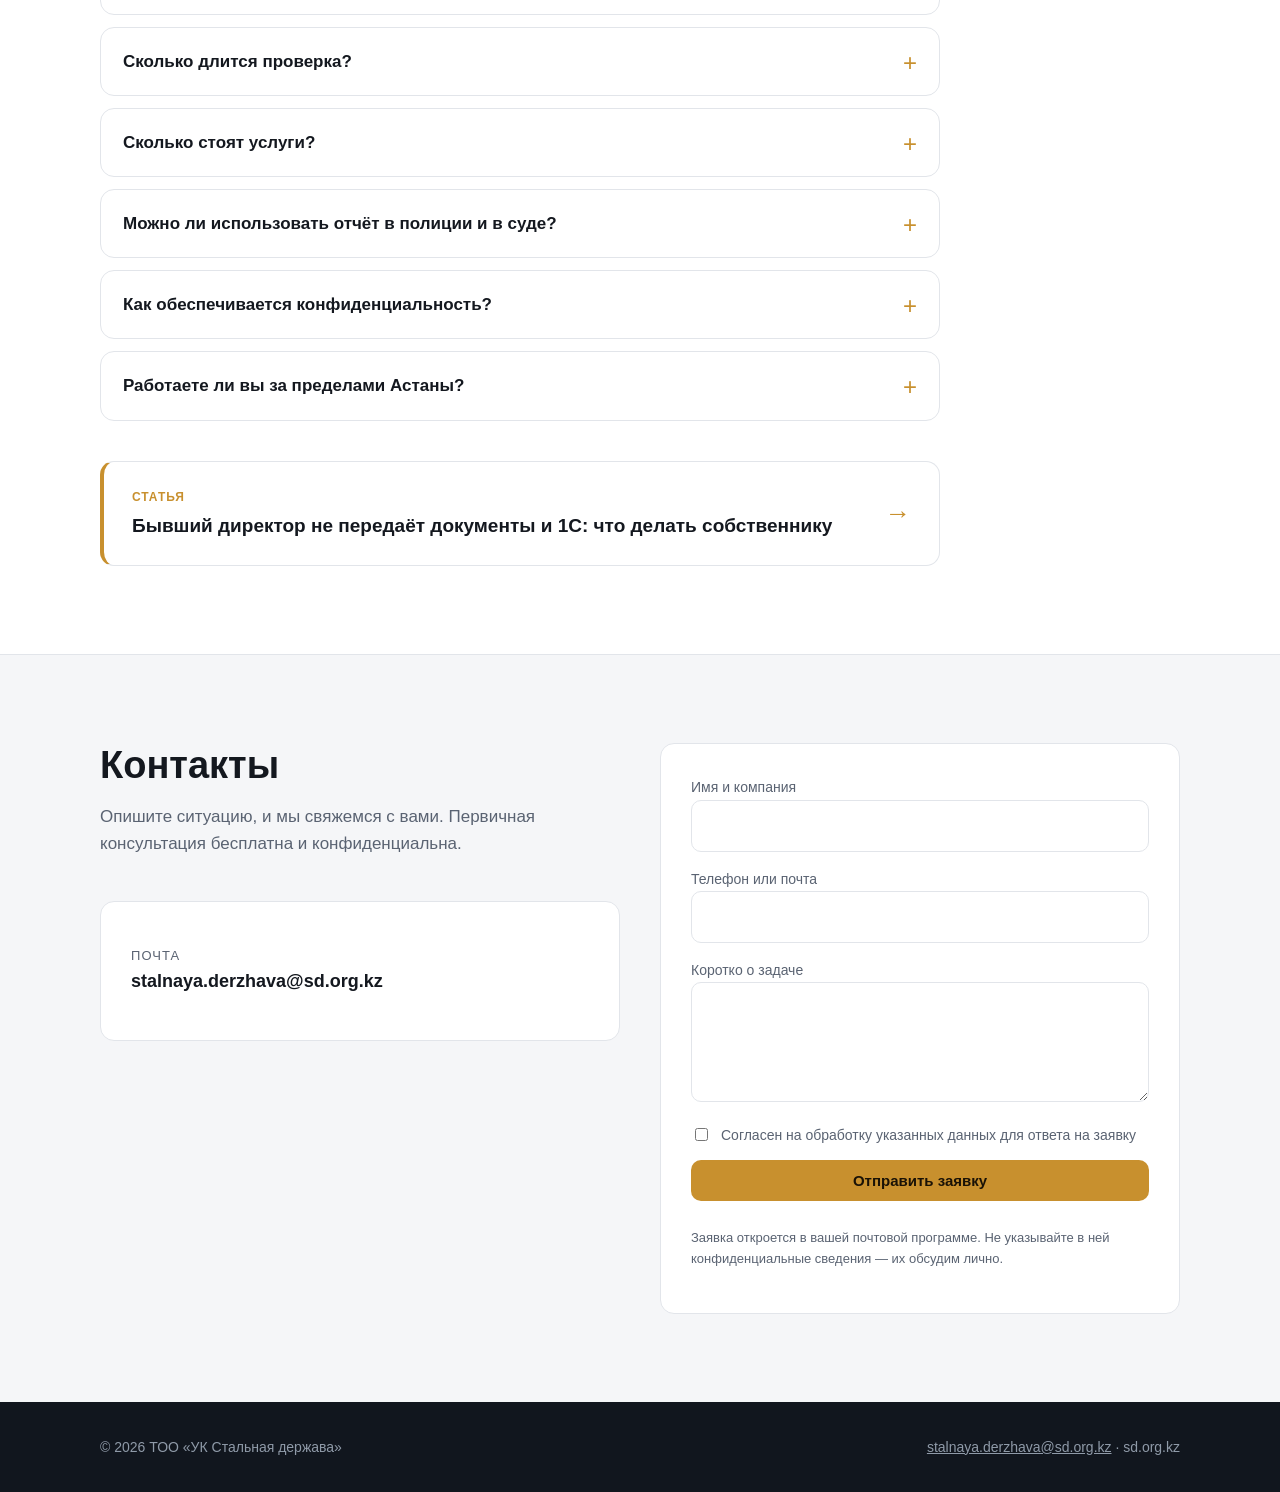
==== commit 0c25a476: "Add files via upload" ====
--- a/index.html
+++ b/index.html
@@ -241,9 +241,6 @@
       </div>
       <div class="contact-box">
         <div class="contact-row"><span>Почта</span><a href="mailto:stalnaya.derzhava@sd.org.kz">stalnaya.derzhava@sd.org.kz</a></div>
-        <div class="contact-row"><span>Телефон / WhatsApp</span><a href="tel:+77000000000">+7 (700) 000-00-00</a></div>
-        <div class="contact-row"><span>Адрес</span><b>г. Астана, ул. ________, д. __</b></div>
-        <div class="contact-row"><span>Реквизиты</span><b>ТОО «УК Стальная держава», БИН ____________</b></div>
       </div>
     </div>
     <div class="contact-box">
@@ -268,9 +265,6 @@
   </div>
 </footer>
 
-<a class="wa" href="https://wa.me/77000000000" target="_blank" rel="noopener" aria-label="Написать в WhatsApp">
-  <svg viewBox="0 0 32 32" aria-hidden="true"><path d="M16 3C8.8 3 3 8.7 3 15.8c0 2.5.7 4.9 2 6.9L3 29l6.5-2c1.9 1 4.1 1.6 6.5 1.6 7.2 0 13-5.7 13-12.8S23.2 3 16 3zm0 23.3c-2.1 0-4.1-.6-5.8-1.7l-.4-.2-3.9 1.2 1.2-3.7-.3-.4c-1.2-1.7-1.8-3.7-1.8-5.8C5 9.9 9.9 5.2 16 5.2s11 4.7 11 10.6-4.9 10.5-11 10.5zm6-7.9c-.3-.2-2-1-2.3-1.1-.3-.1-.5-.2-.8.2l-1.1 1.3c-.2.2-.4.3-.7.1-.3-.2-1.4-.5-2.7-1.7-1-.9-1.7-2-1.9-2.3-.2-.3 0-.5.1-.7l.5-.6c.2-.2.2-.4.3-.6.1-.2 0-.4 0-.6l-1-2.5c-.3-.7-.6-.6-.8-.6h-.7c-.2 0-.6.1-.9.4-.3.3-1.2 1.2-1.2 2.9s1.2 3.4 1.4 3.6c.2.2 2.4 3.7 5.9 5.1 2.9 1.1 3.5.9 4.1.9.6-.1 2-.8 2.3-1.6.3-.8.3-1.5.2-1.6-.1-.3-.4-.4-.7-.5z"/></svg>
-</a>
 
 <script>
   document.querySelectorAll('#menu a').forEach(function(a){a.addEventListener('click',function(){document.getElementById('menu').classList.remove('open')})});
--- a/style.css
+++ b/style.css
@@ -182,3 +182,4 @@
     nav{order:3}
     .nav{gap:10px}
   }
+  section[id],[id="top"]{scroll-margin-top:72px}
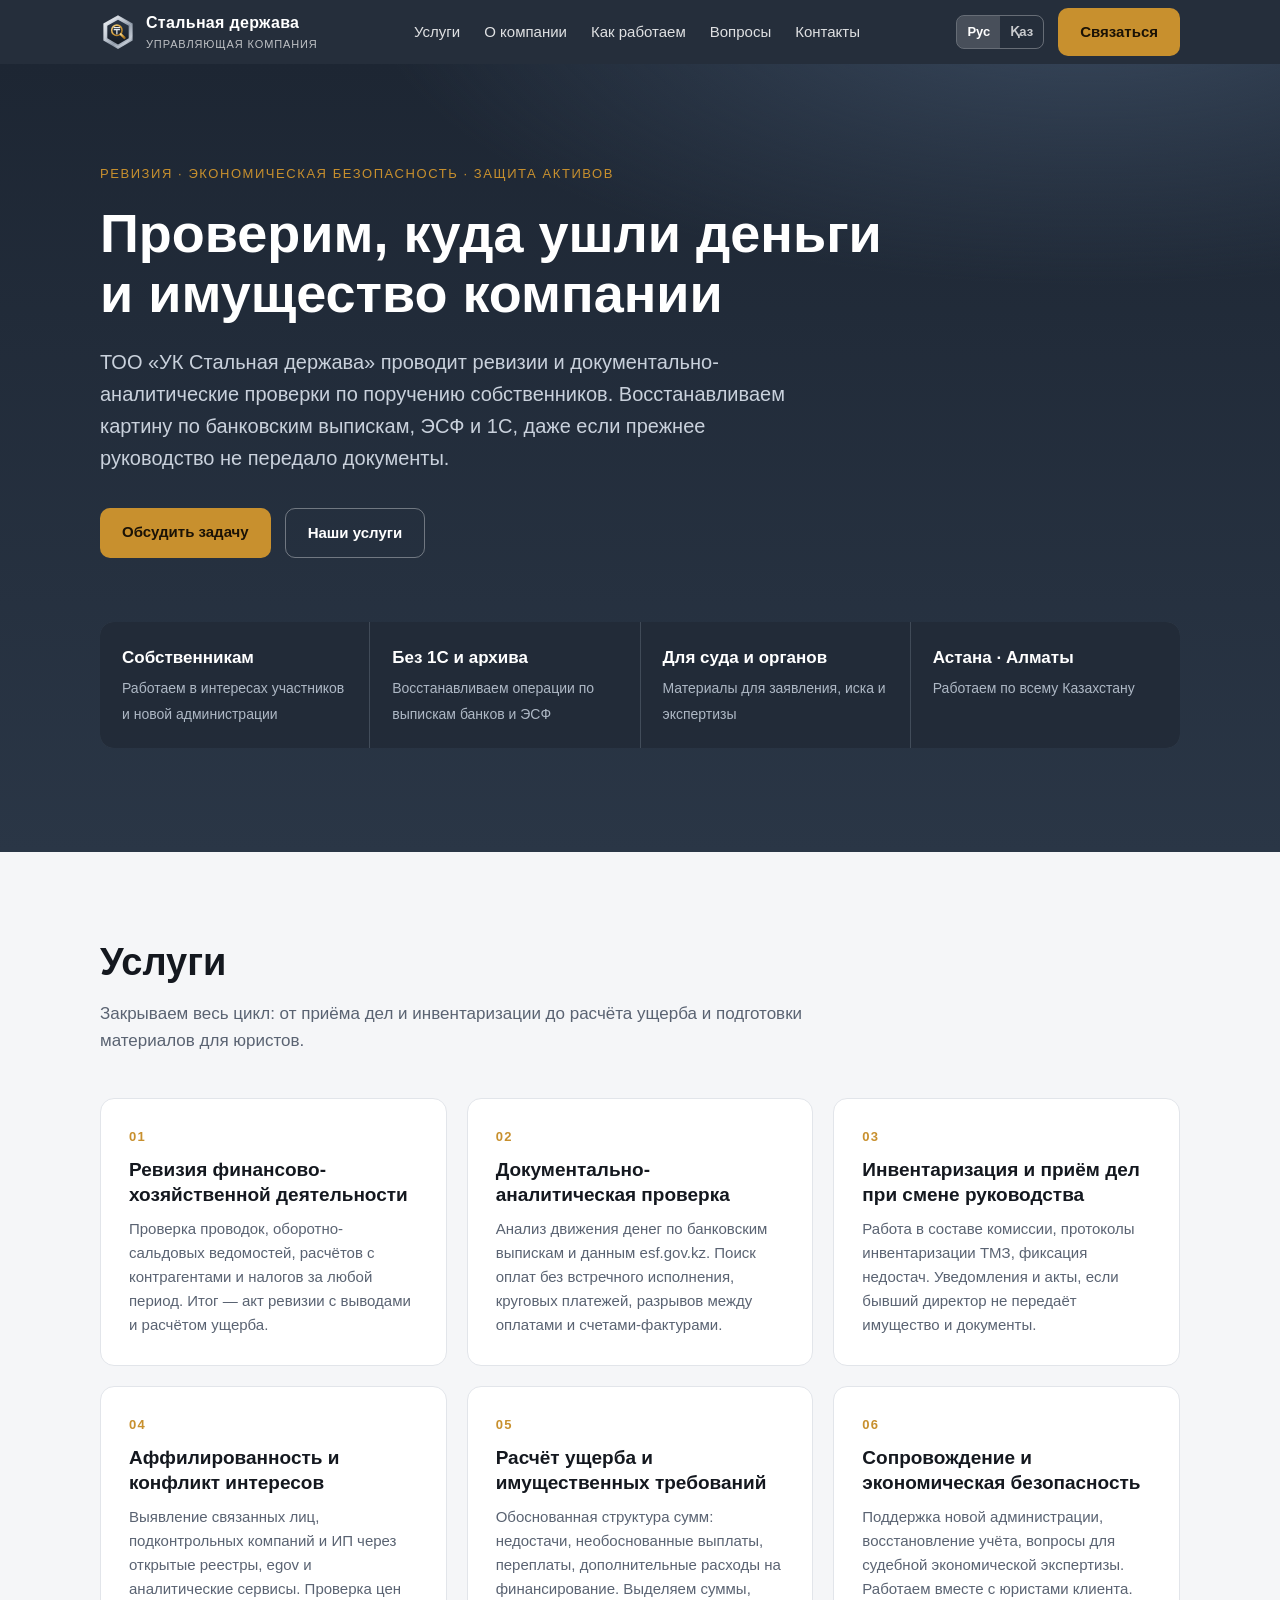
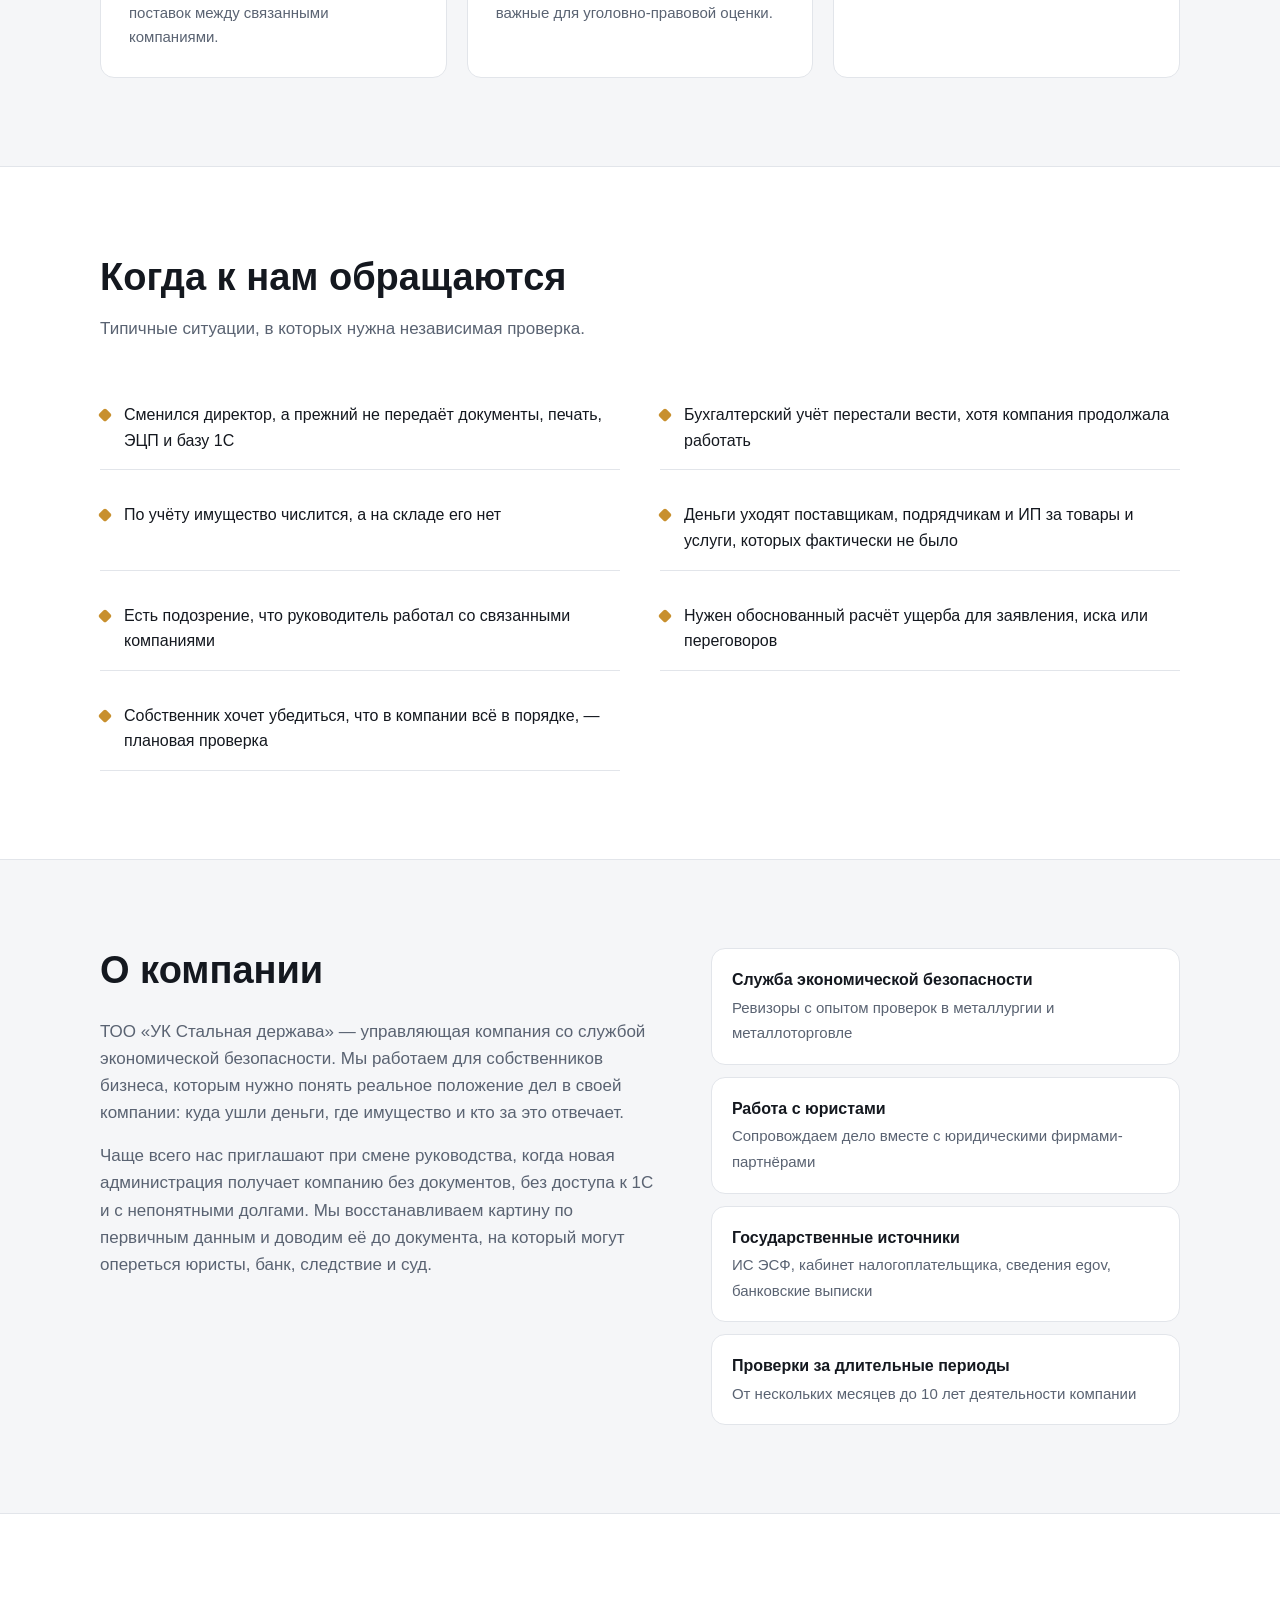
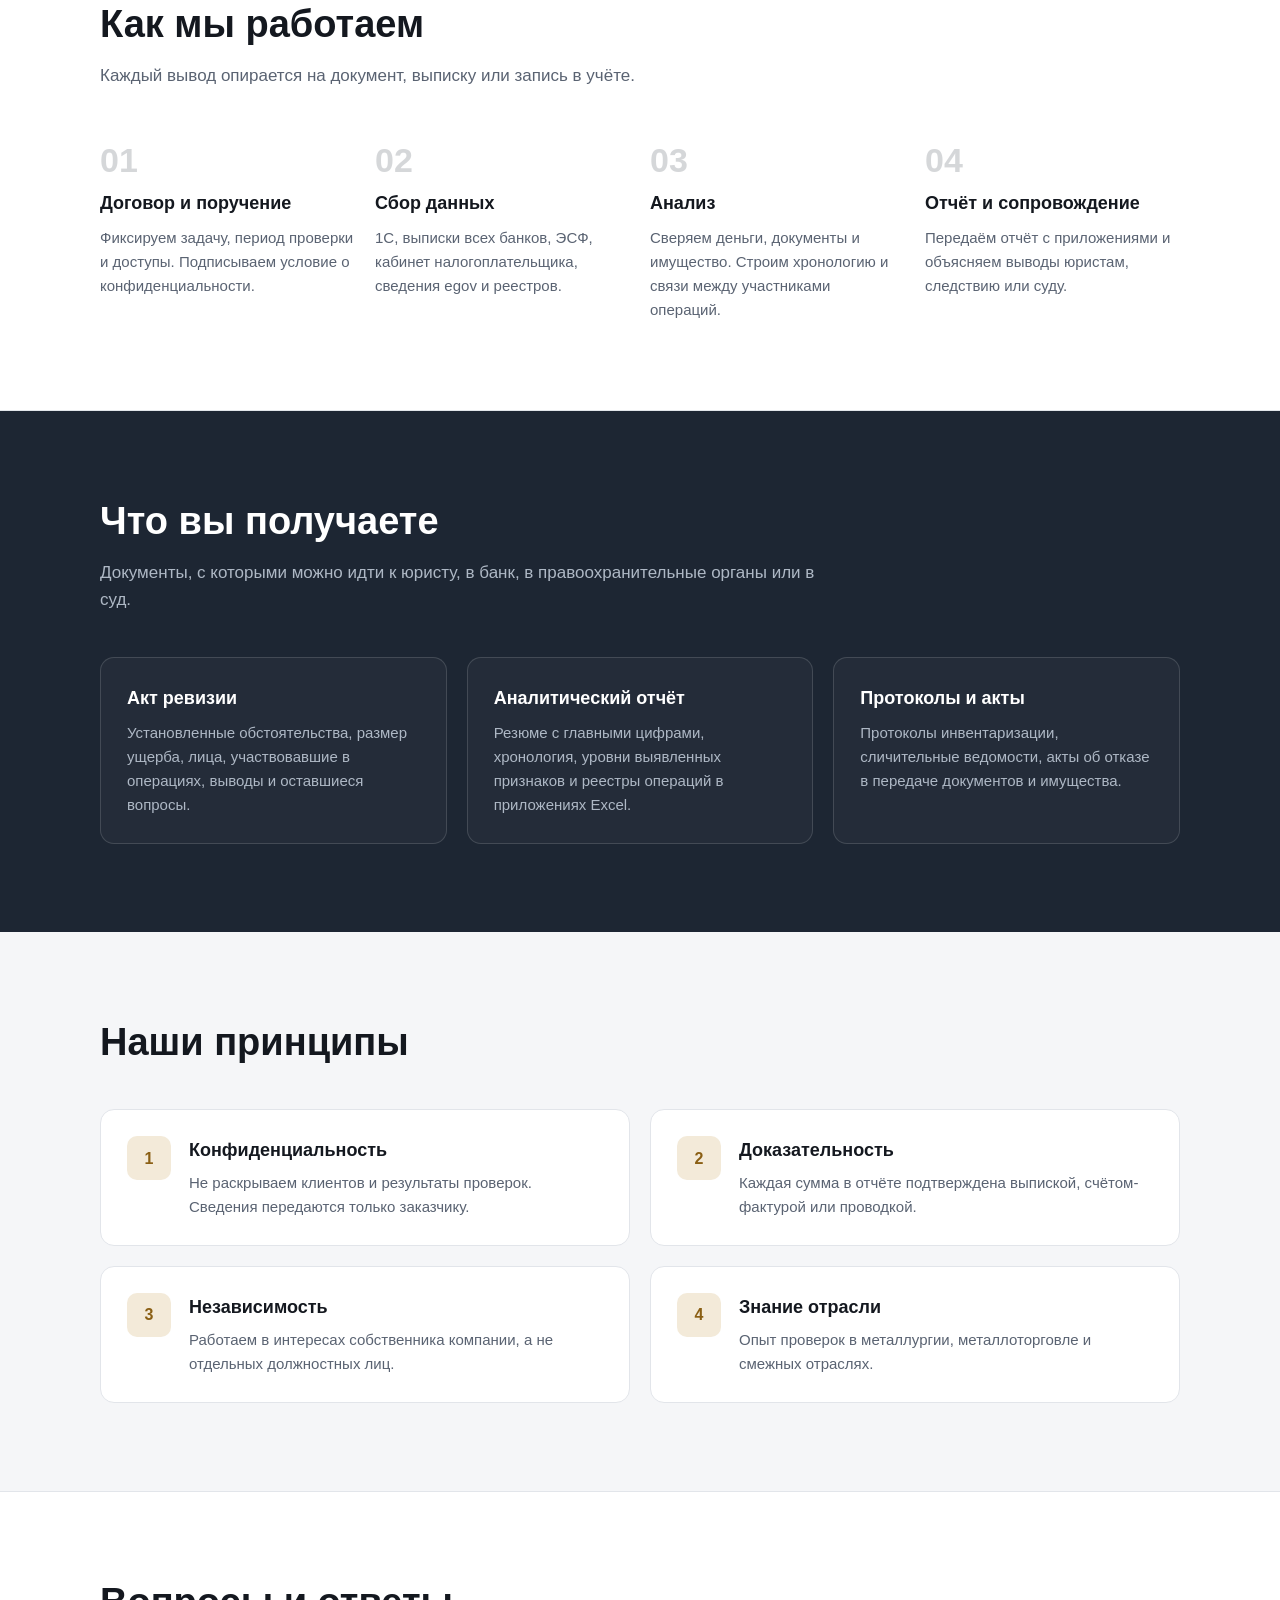
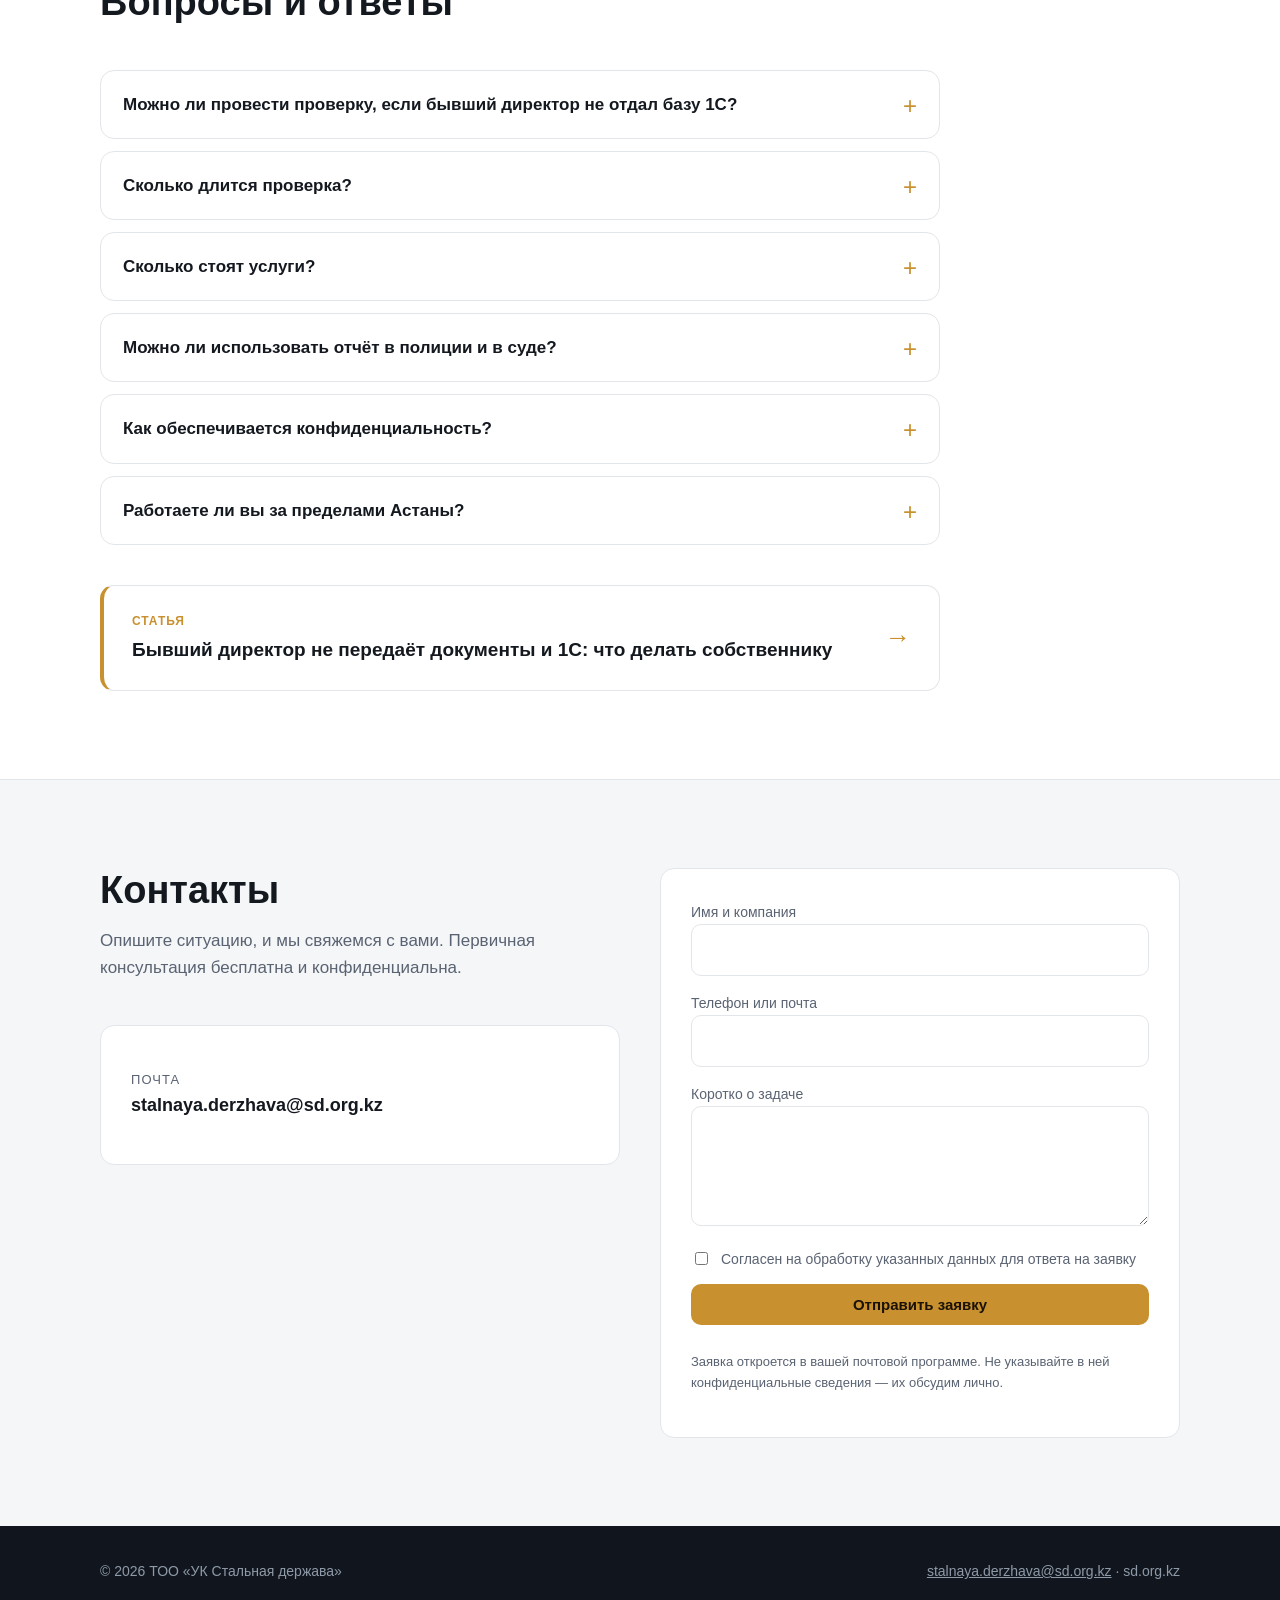
==== commit d03e4fa9: "Add files via upload" ====
--- a/index.html
+++ b/index.html
@@ -122,10 +122,10 @@
       <p>Закрываем весь цикл: от приёма дел и инвентаризации до расчёта ущерба и подготовки материалов для юристов.</p>
     </div>
     <div class="grid">
-      <div class="card"><div class="num">01</div><h3>Ревизия финансово-хозяйственной деятельности</h3><p>Проверка проводок, оборотно-сальдовых ведомостей, расчётов с контрагентами и налогов за любой период. Итог — акт ревизии, утверждённый руководителем.</p></div>
+      <div class="card"><div class="num">01</div><h3>Ревизия финансово-хозяйственной деятельности</h3><p>Проверка проводок, оборотно-сальдовых ведомостей, расчётов с контрагентами и налогов за любой период. Итог — акт ревизии с выводами и расчётом ущерба.</p></div>
       <div class="card"><div class="num">02</div><h3>Документально-аналитическая проверка</h3><p>Анализ движения денег по банковским выпискам и данным esf.gov.kz. Поиск оплат без встречного исполнения, круговых платежей, разрывов между оплатами и счетами-фактурами.</p></div>
       <div class="card"><div class="num">03</div><h3>Инвентаризация и приём дел при смене руководства</h3><p>Работа в составе комиссии, протоколы инвентаризации ТМЗ, фиксация недостач. Уведомления и акты, если бывший директор не передаёт имущество и документы.</p></div>
-      <div class="card"><div class="num">04</div><h3>Аффилированность и конфликт интересов</h3><p>Выявление связанных лиц и «сетей» ИП через открытые реестры, egov и аналитические сервисы. Проверка цен поставок между связанными компаниями.</p></div>
+      <div class="card"><div class="num">04</div><h3>Аффилированность и конфликт интересов</h3><p>Выявление связанных лиц, подконтрольных компаний и ИП через открытые реестры, egov и аналитические сервисы. Проверка цен поставок между связанными компаниями.</p></div>
       <div class="card"><div class="num">05</div><h3>Расчёт ущерба и имущественных требований</h3><p>Обоснованная структура сумм: недостачи, необоснованные выплаты, переплаты, дополнительные расходы на финансирование. Выделяем суммы, важные для уголовно-правовой оценки.</p></div>
       <div class="card"><div class="num">06</div><h3>Сопровождение и экономическая безопасность</h3><p>Поддержка новой администрации, восстановление учёта, вопросы для судебной экономической экспертизы. Работаем вместе с юристами клиента.</p></div>
     </div>
@@ -140,11 +140,12 @@
     </div>
     <ul class="sit-list">
       <li>Сменился директор, а прежний не передаёт документы, печать, ЭЦП и базу 1С</li>
-      <li>Бухгалтерский учёт оборван, хотя компания продолжала работать</li>
+      <li>Бухгалтерский учёт перестали вести, хотя компания продолжала работать</li>
       <li>По учёту имущество числится, а на складе его нет</li>
-      <li>Крупные платежи индивидуальным предпринимателям за «транспорт» и «услуги»</li>
+      <li>Деньги уходят поставщикам, подрядчикам и ИП за товары и услуги, которых фактически не было</li>
       <li>Есть подозрение, что руководитель работал со связанными компаниями</li>
       <li>Нужен обоснованный расчёт ущерба для заявления, иска или переговоров</li>
+      <li>Собственник хочет убедиться, что в компании всё в порядке, — плановая проверка</li>
     </ul>
   </div>
 </section>
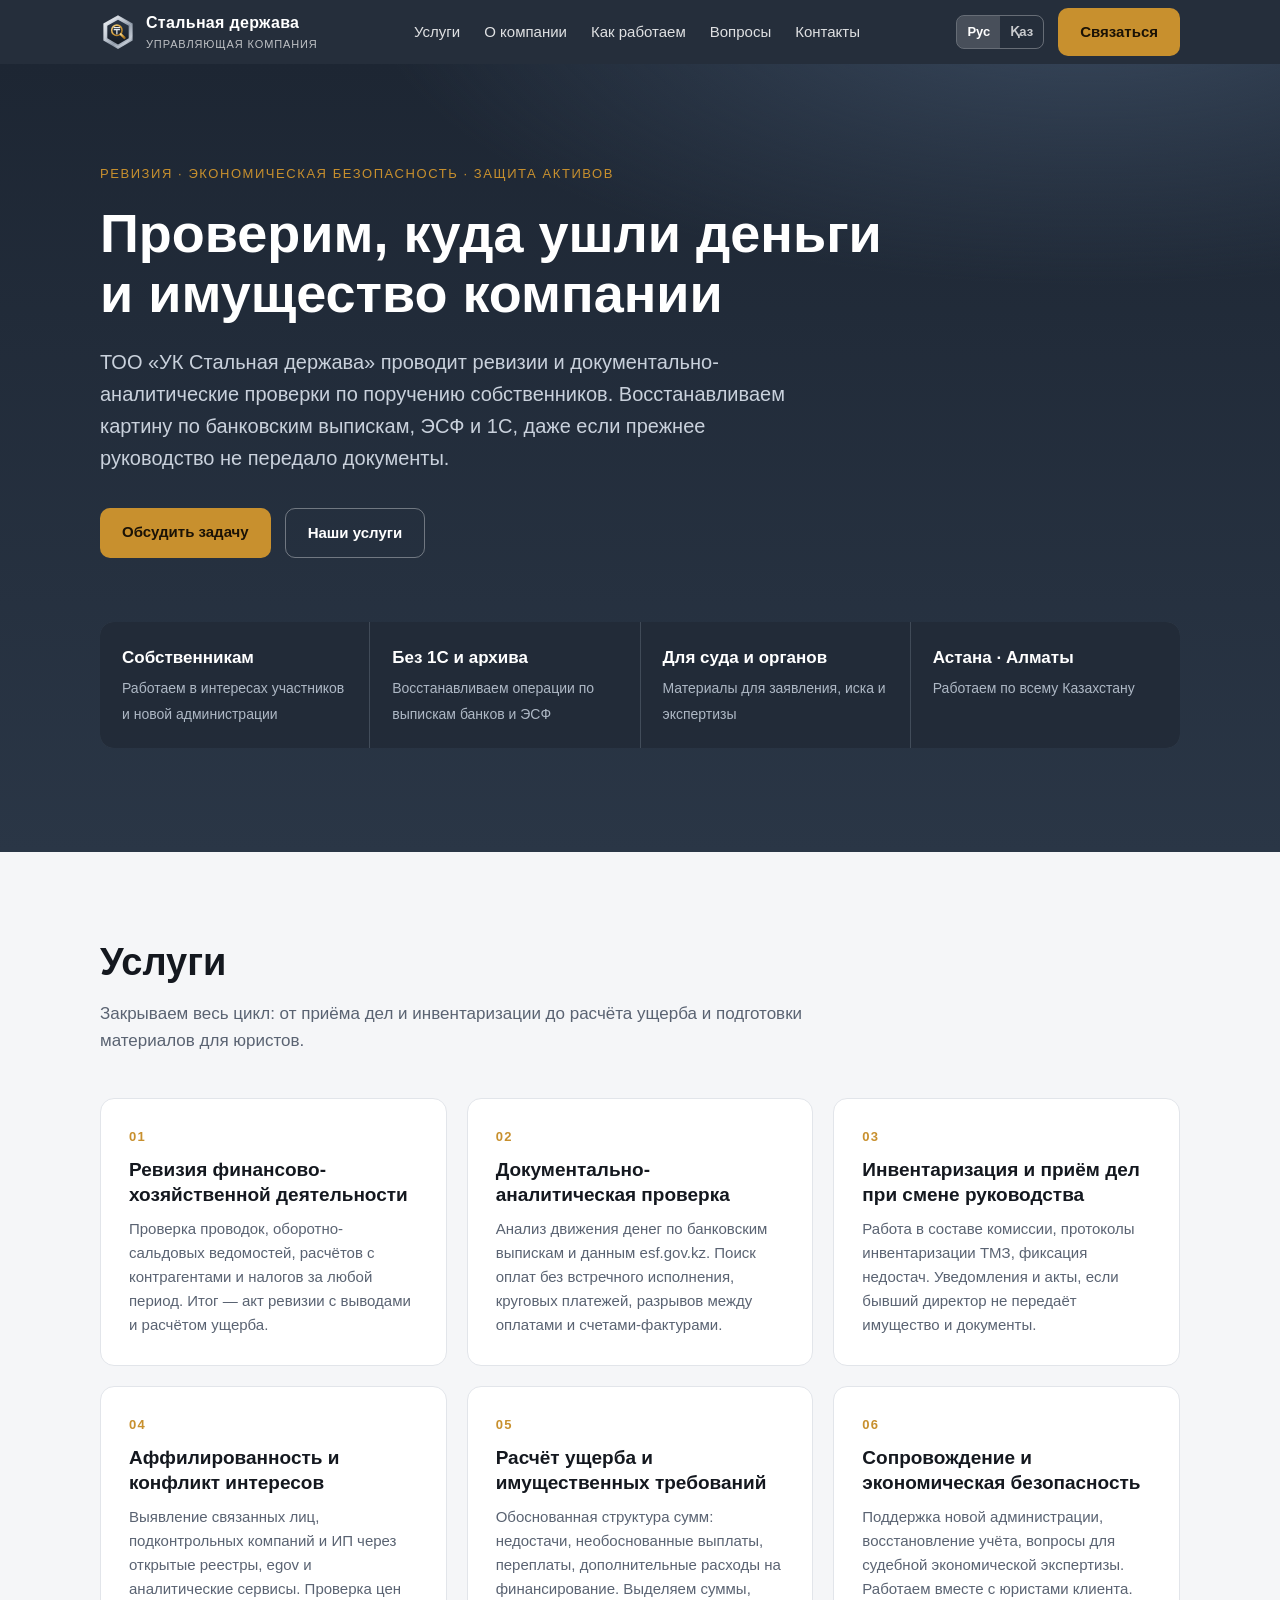
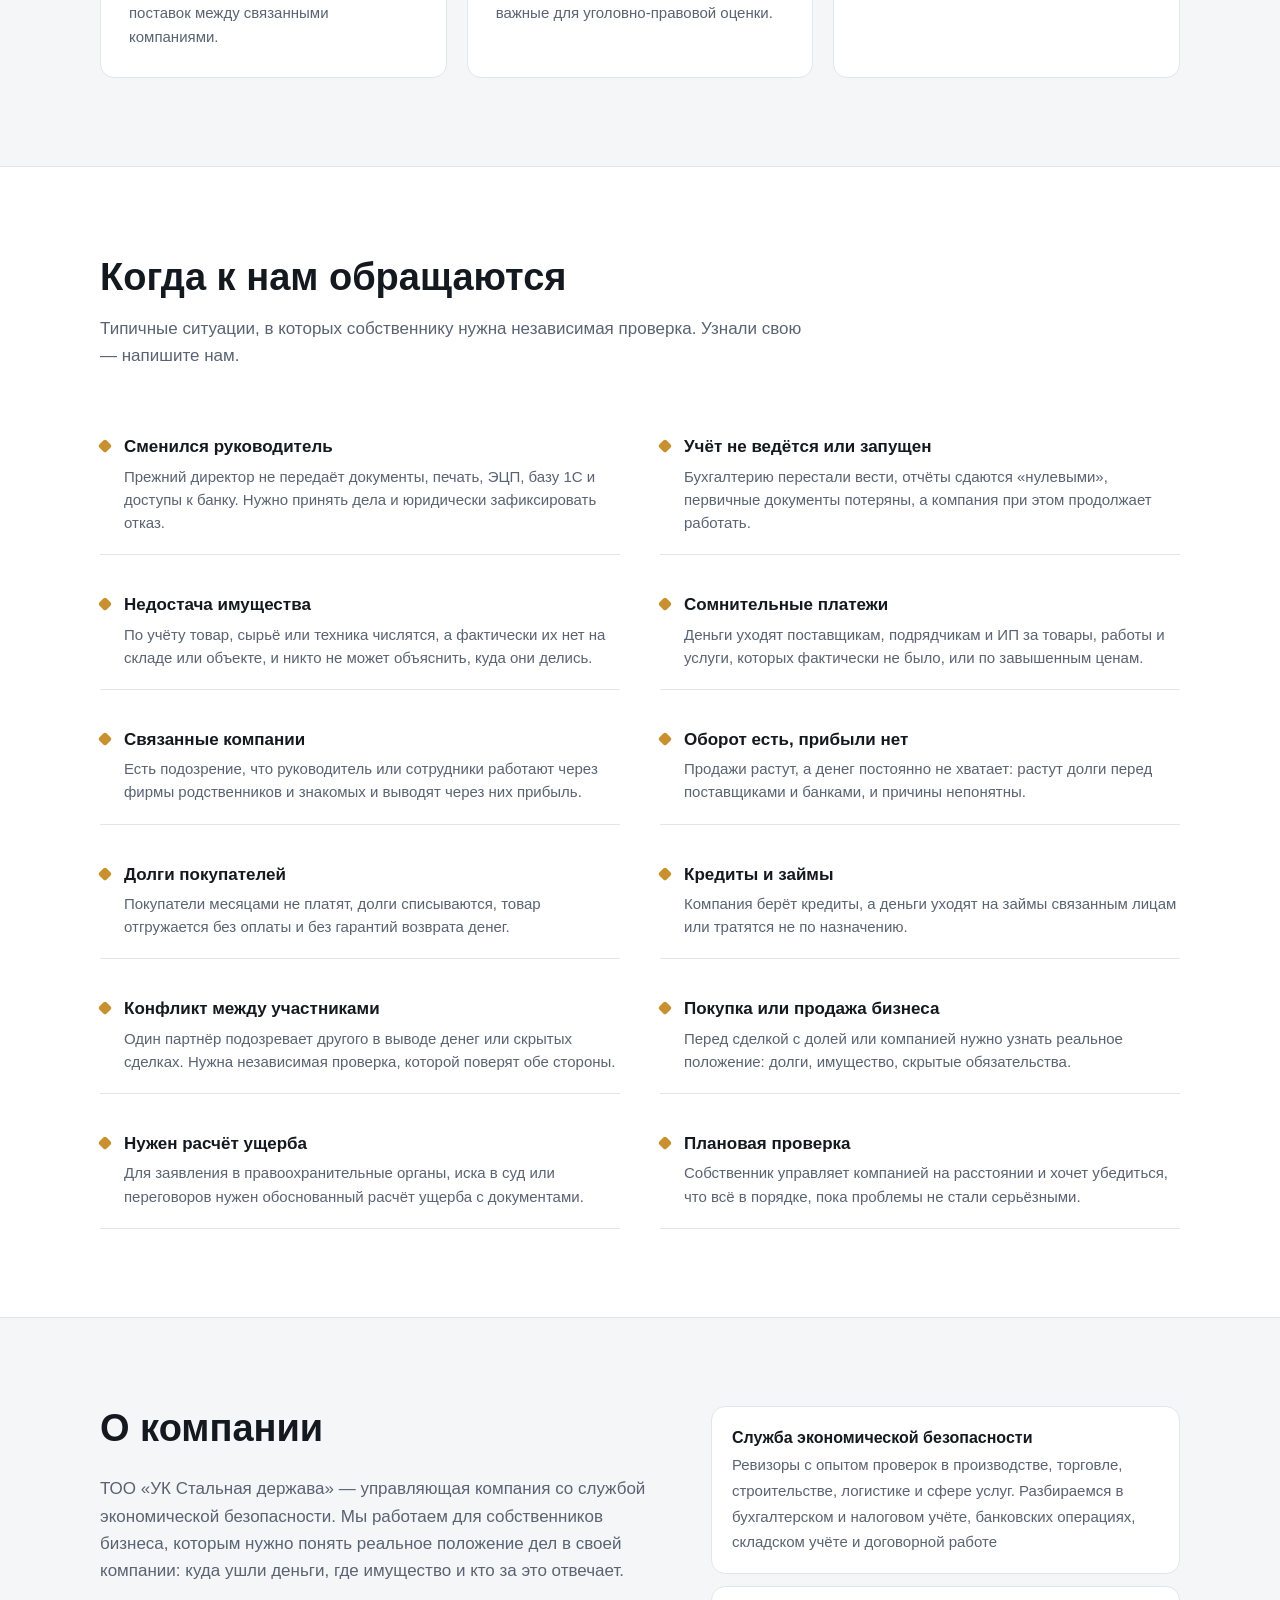
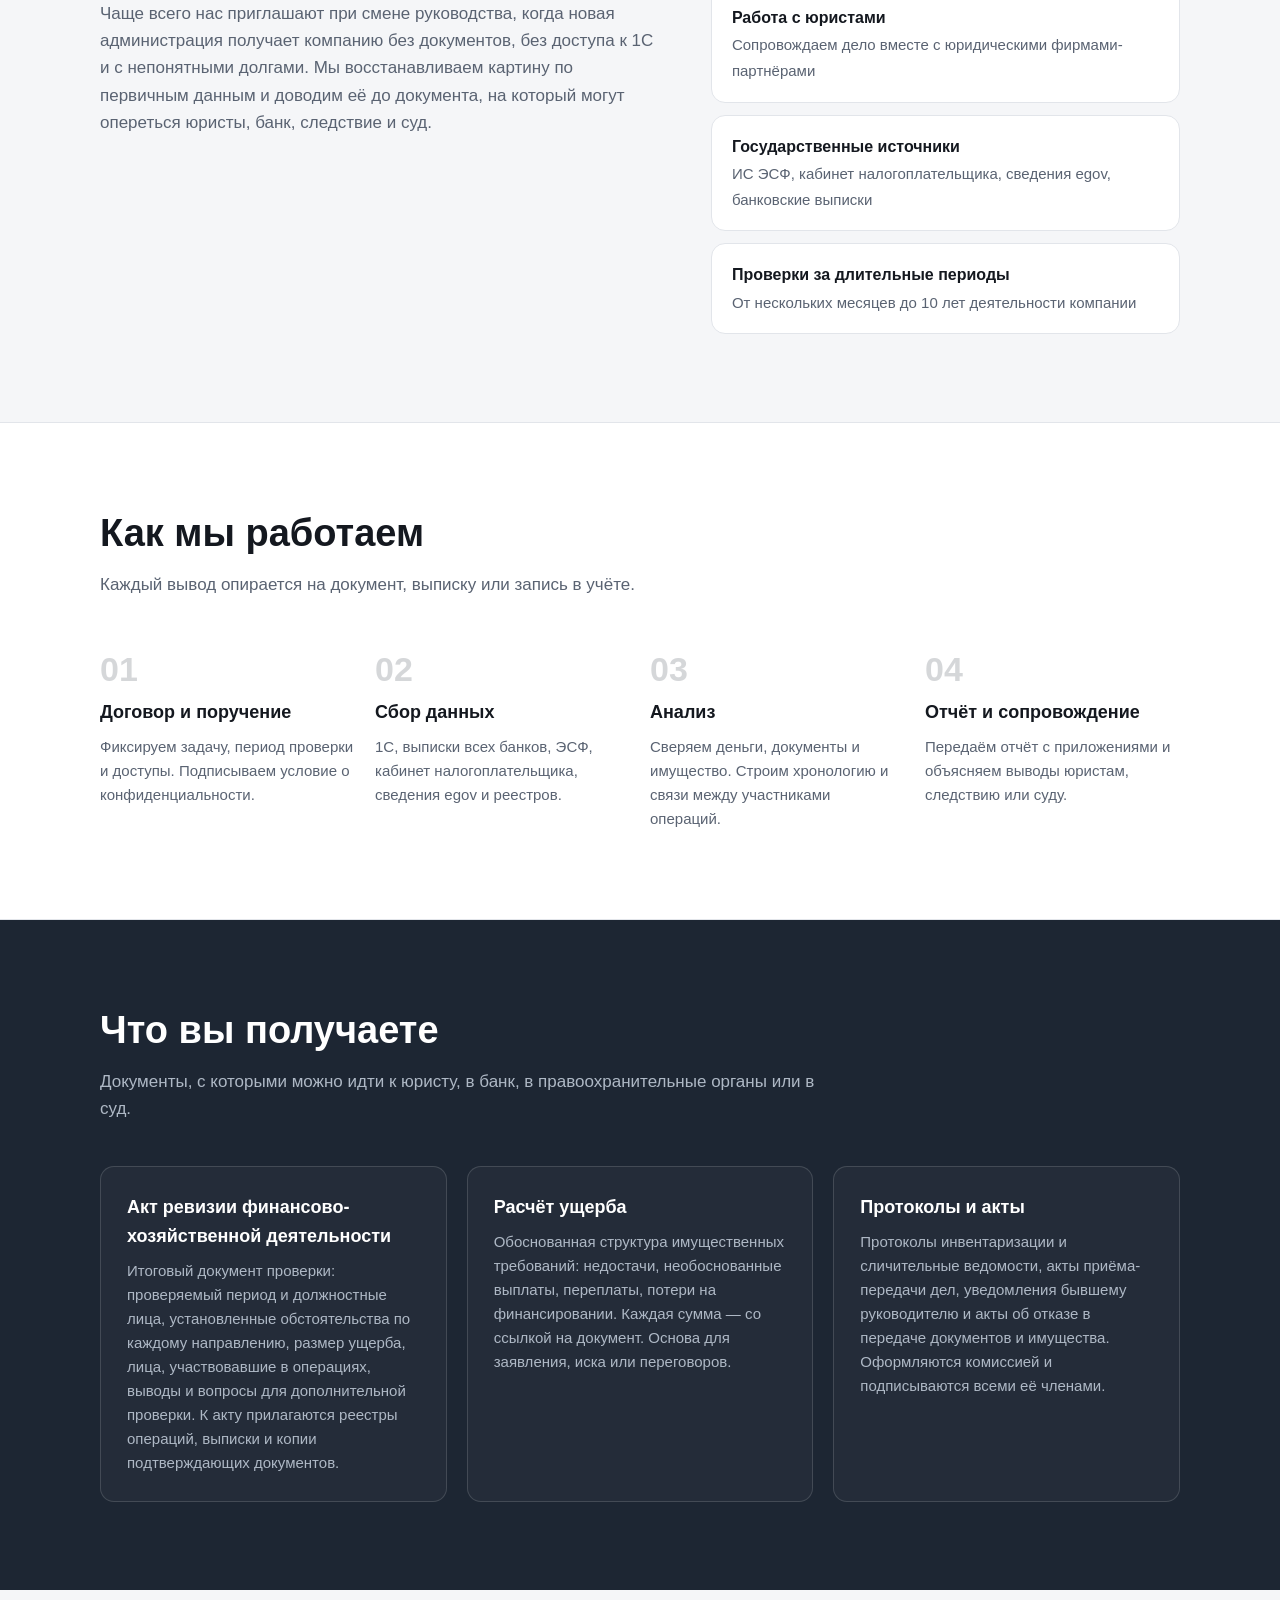
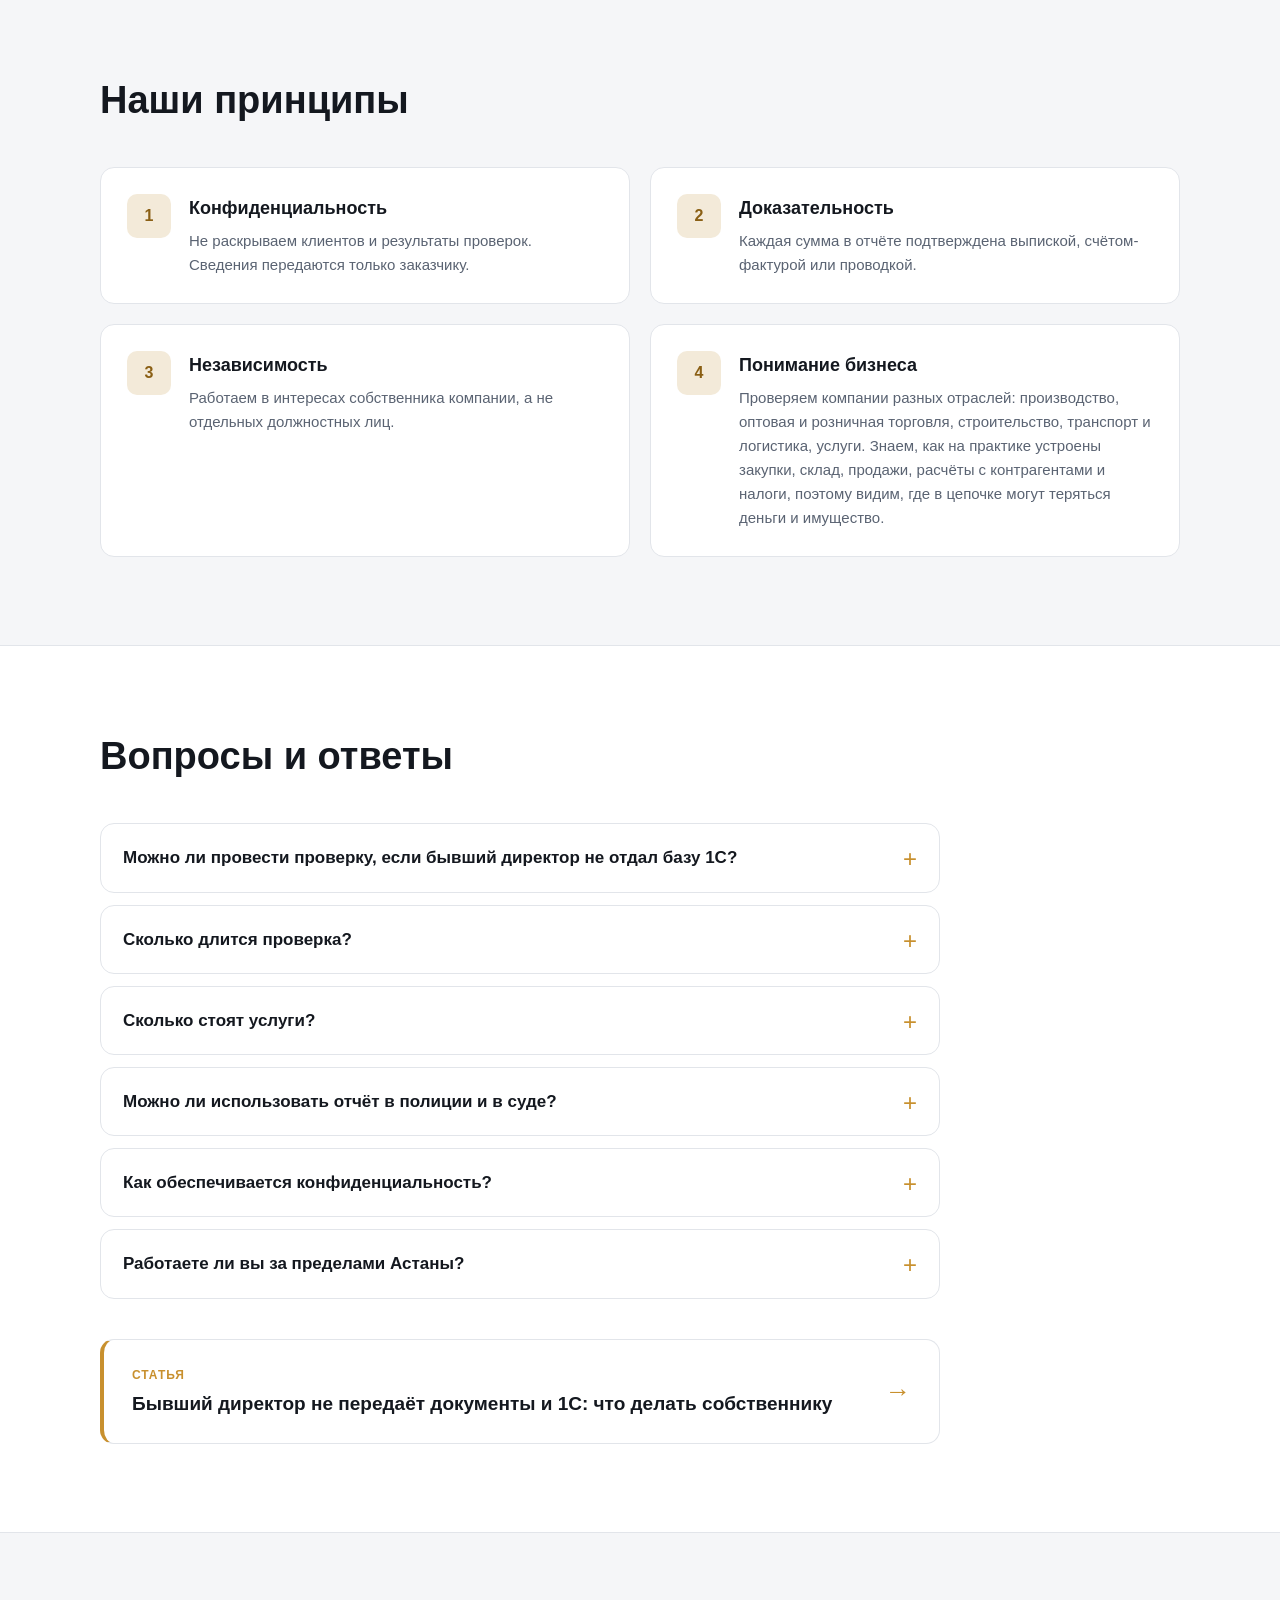
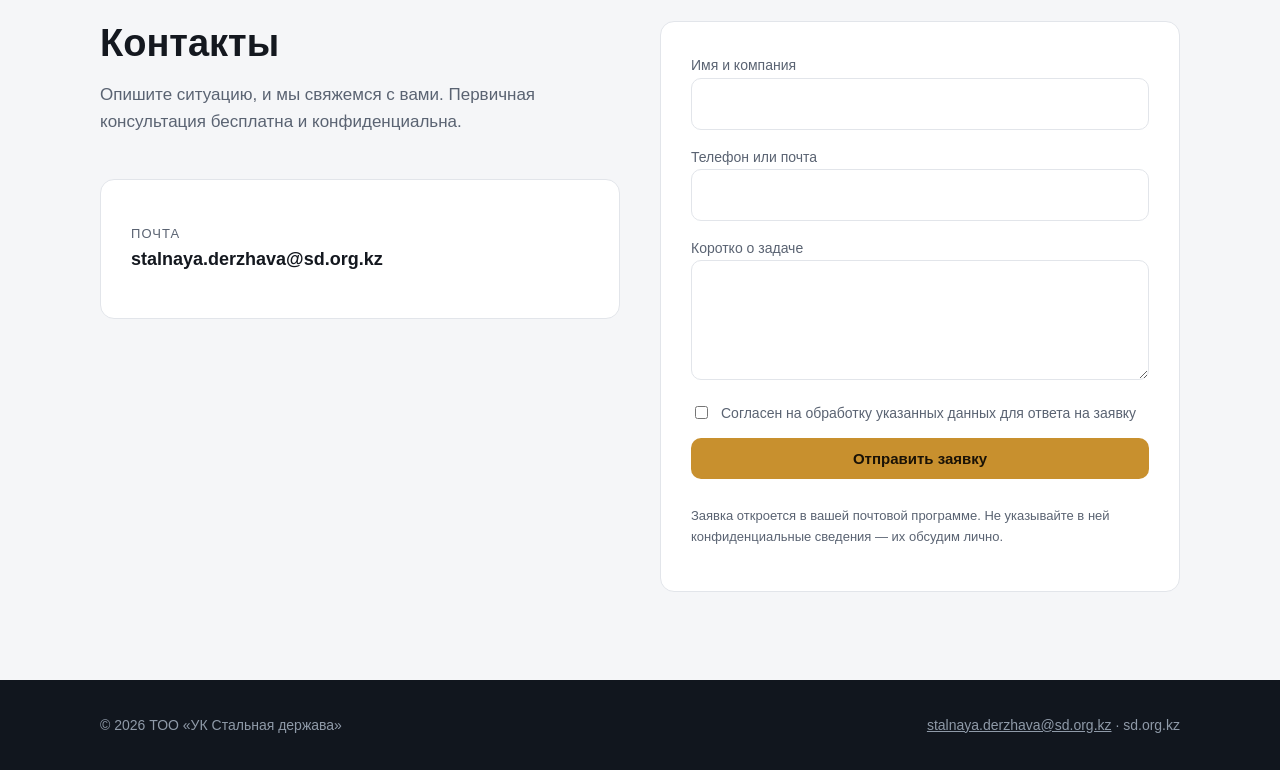
==== commit 8dac0096: "Add files via upload" ====
--- a/index.html
+++ b/index.html
@@ -136,16 +136,21 @@
   <div class="wrap">
     <div class="section-head">
       <h2>Когда к нам обращаются</h2>
-      <p>Типичные ситуации, в которых нужна независимая проверка.</p>
+      <p>Типичные ситуации, в которых собственнику нужна независимая проверка. Узнали свою — напишите нам.</p>
     </div>
     <ul class="sit-list">
-      <li>Сменился директор, а прежний не передаёт документы, печать, ЭЦП и базу 1С</li>
-      <li>Бухгалтерский учёт перестали вести, хотя компания продолжала работать</li>
-      <li>По учёту имущество числится, а на складе его нет</li>
-      <li>Деньги уходят поставщикам, подрядчикам и ИП за товары и услуги, которых фактически не было</li>
-      <li>Есть подозрение, что руководитель работал со связанными компаниями</li>
-      <li>Нужен обоснованный расчёт ущерба для заявления, иска или переговоров</li>
-      <li>Собственник хочет убедиться, что в компании всё в порядке, — плановая проверка</li>
+      <li><div><b>Сменился руководитель</b><span>Прежний директор не передаёт документы, печать, ЭЦП, базу 1С и доступы к банку. Нужно принять дела и юридически зафиксировать отказ.</span></div></li>
+      <li><div><b>Учёт не ведётся или запущен</b><span>Бухгалтерию перестали вести, отчёты сдаются «нулевыми», первичные документы потеряны, а компания при этом продолжает работать.</span></div></li>
+      <li><div><b>Недостача имущества</b><span>По учёту товар, сырьё или техника числятся, а фактически их нет на складе или объекте, и никто не может объяснить, куда они делись.</span></div></li>
+      <li><div><b>Сомнительные платежи</b><span>Деньги уходят поставщикам, подрядчикам и ИП за товары, работы и услуги, которых фактически не было, или по завышенным ценам.</span></div></li>
+      <li><div><b>Связанные компании</b><span>Есть подозрение, что руководитель или сотрудники работают через фирмы родственников и знакомых и выводят через них прибыль.</span></div></li>
+      <li><div><b>Оборот есть, прибыли нет</b><span>Продажи растут, а денег постоянно не хватает: растут долги перед поставщиками и банками, и причины непонятны.</span></div></li>
+      <li><div><b>Долги покупателей</b><span>Покупатели месяцами не платят, долги списываются, товар отгружается без оплаты и без гарантий возврата денег.</span></div></li>
+      <li><div><b>Кредиты и займы</b><span>Компания берёт кредиты, а деньги уходят на займы связанным лицам или тратятся не по назначению.</span></div></li>
+      <li><div><b>Конфликт между участниками</b><span>Один партнёр подозревает другого в выводе денег или скрытых сделках. Нужна независимая проверка, которой поверят обе стороны.</span></div></li>
+      <li><div><b>Покупка или продажа бизнеса</b><span>Перед сделкой с долей или компанией нужно узнать реальное положение: долги, имущество, скрытые обязательства.</span></div></li>
+      <li><div><b>Нужен расчёт ущерба</b><span>Для заявления в правоохранительные органы, иска в суд или переговоров нужен обоснованный расчёт ущерба с документами.</span></div></li>
+      <li><div><b>Плановая проверка</b><span>Собственник управляет компанией на расстоянии и хочет убедиться, что всё в порядке, пока проблемы не стали серьёзными.</span></div></li>
     </ul>
   </div>
 </section>
@@ -160,7 +165,7 @@
       <p>Чаще всего нас приглашают при смене руководства, когда новая администрация получает компанию без документов, без доступа к 1С и с непонятными долгами. Мы восстанавливаем картину по первичным данным и доводим её до документа, на который могут опереться юристы, банк, следствие и суд.</p>
     </div>
     <ul class="about-list">
-      <li><b>Служба экономической безопасности</b><span>Ревизоры с опытом проверок в металлургии и металлоторговле</span></li>
+      <li><b>Служба экономической безопасности</b><span>Ревизоры с опытом проверок в производстве, торговле, строительстве, логистике и сфере услуг. Разбираемся в бухгалтерском и налоговом учёте, банковских операциях, складском учёте и договорной работе</span></li>
       <li><b>Работа с юристами</b><span>Сопровождаем дело вместе с юридическими фирмами-партнёрами</span></li>
       <li><b>Государственные источники</b><span>ИС ЭСФ, кабинет налогоплательщика, сведения egov, банковские выписки</span></li>
       <li><b>Проверки за длительные периоды</b><span>От нескольких месяцев до 10 лет деятельности компании</span></li>
@@ -190,9 +195,9 @@
       <p>Документы, с которыми можно идти к юристу, в банк, в правоохранительные органы или в суд.</p>
     </div>
     <div class="docs">
-      <div class="doc"><h3>Акт ревизии</h3><p>Установленные обстоятельства, размер ущерба, лица, участвовавшие в операциях, выводы и оставшиеся вопросы.</p></div>
-      <div class="doc"><h3>Аналитический отчёт</h3><p>Резюме с главными цифрами, хронология, уровни выявленных признаков и реестры операций в приложениях Excel.</p></div>
-      <div class="doc"><h3>Протоколы и акты</h3><p>Протоколы инвентаризации, сличительные ведомости, акты об отказе в передаче документов и имущества.</p></div>
+      <div class="doc"><h3>Акт ревизии финансово-хозяйственной деятельности</h3><p>Итоговый документ проверки: проверяемый период и должностные лица, установленные обстоятельства по каждому направлению, размер ущерба, лица, участвовавшие в операциях, выводы и вопросы для дополнительной проверки. К акту прилагаются реестры операций, выписки и копии подтверждающих документов.</p></div>
+      <div class="doc"><h3>Расчёт ущерба</h3><p>Обоснованная структура имущественных требований: недостачи, необоснованные выплаты, переплаты, потери на финансировании. Каждая сумма — со ссылкой на документ. Основа для заявления, иска или переговоров.</p></div>
+      <div class="doc"><h3>Протоколы и акты</h3><p>Протоколы инвентаризации и сличительные ведомости, акты приёма-передачи дел, уведомления бывшему руководителю и акты об отказе в передаче документов и имущества. Оформляются комиссией и подписываются всеми её членами.</p></div>
     </div>
   </div>
 </section>
@@ -206,7 +211,7 @@
       <div class="principle"><div class="ic">1</div><div><h3>Конфиденциальность</h3><p>Не раскрываем клиентов и результаты проверок. Сведения передаются только заказчику.</p></div></div>
       <div class="principle"><div class="ic">2</div><div><h3>Доказательность</h3><p>Каждая сумма в отчёте подтверждена выпиской, счётом-фактурой или проводкой.</p></div></div>
       <div class="principle"><div class="ic">3</div><div><h3>Независимость</h3><p>Работаем в интересах собственника компании, а не отдельных должностных лиц.</p></div></div>
-      <div class="principle"><div class="ic">4</div><div><h3>Знание отрасли</h3><p>Опыт проверок в металлургии, металлоторговле и смежных отраслях.</p></div></div>
+      <div class="principle"><div class="ic">4</div><div><h3>Понимание бизнеса</h3><p>Проверяем компании разных отраслей: производство, оптовая и розничная торговля, строительство, транспорт и логистика, услуги. Знаем, как на практике устроены закупки, склад, продажи, расчёты с контрагентами и налоги, поэтому видим, где в цепочке могут теряться деньги и имущество.</p></div></div>
     </div>
   </div>
 </section>
--- a/style.css
+++ b/style.css
@@ -183,3 +183,6 @@
     .nav{gap:10px}
   }
   section[id],[id="top"]{scroll-margin-top:72px}
+  .sit-list li b{display:block;font-size:17px;margin-bottom:4px}
+  .sit-list li span{display:block;color:var(--muted);font-size:15px;line-height:1.55}
+  .sit-list li{padding:20px 0}
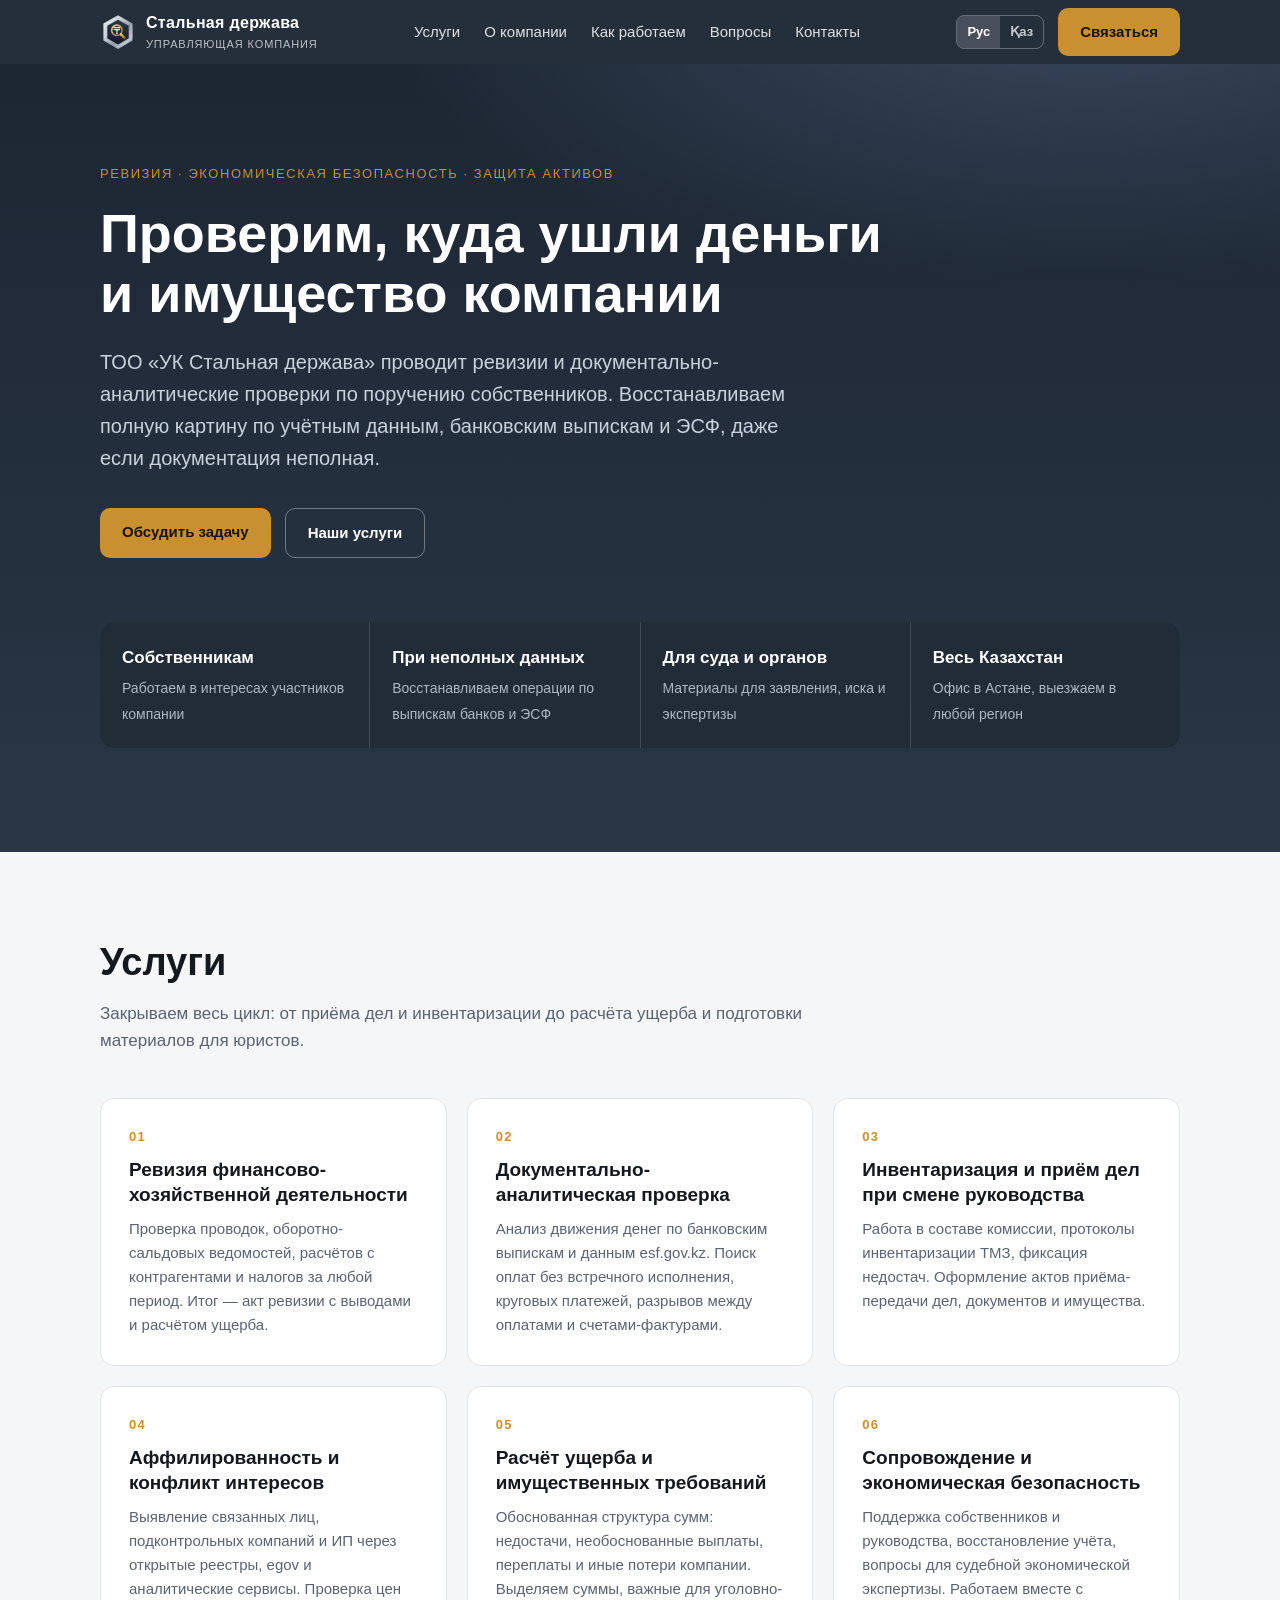
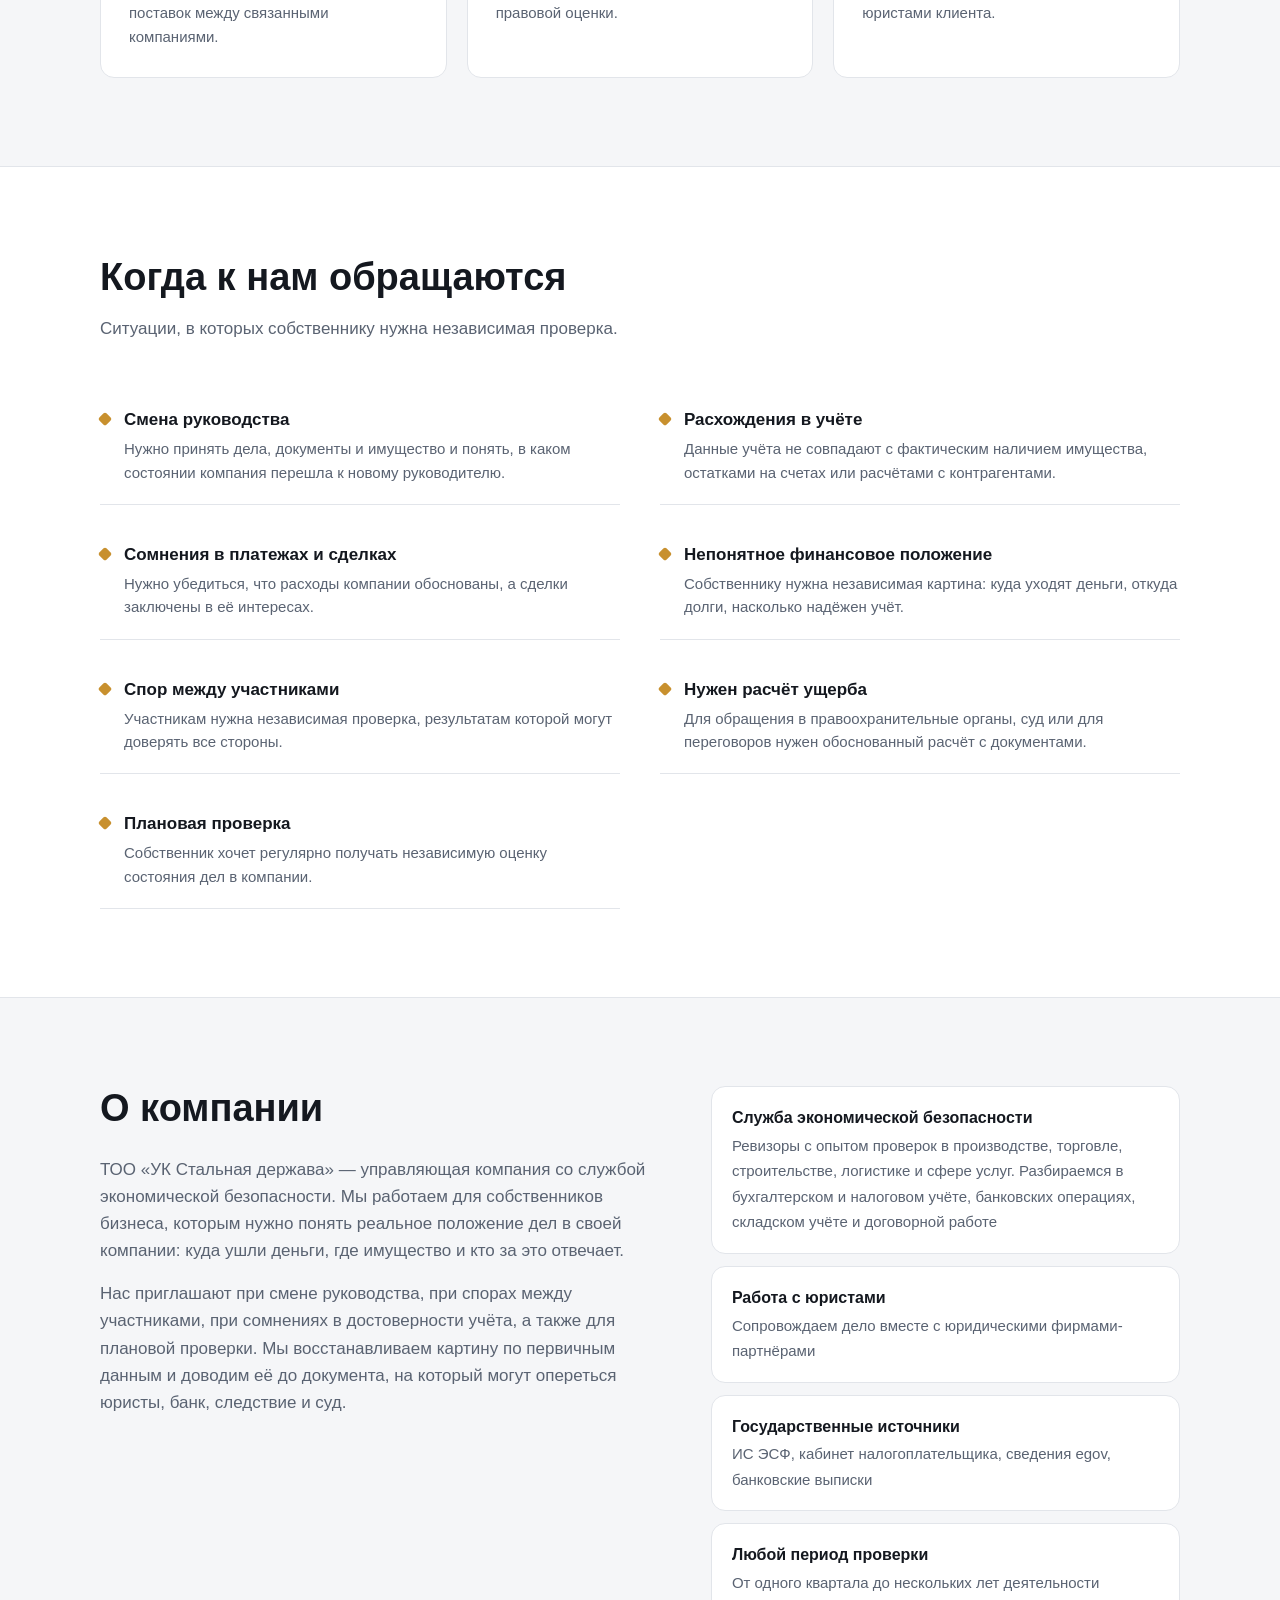
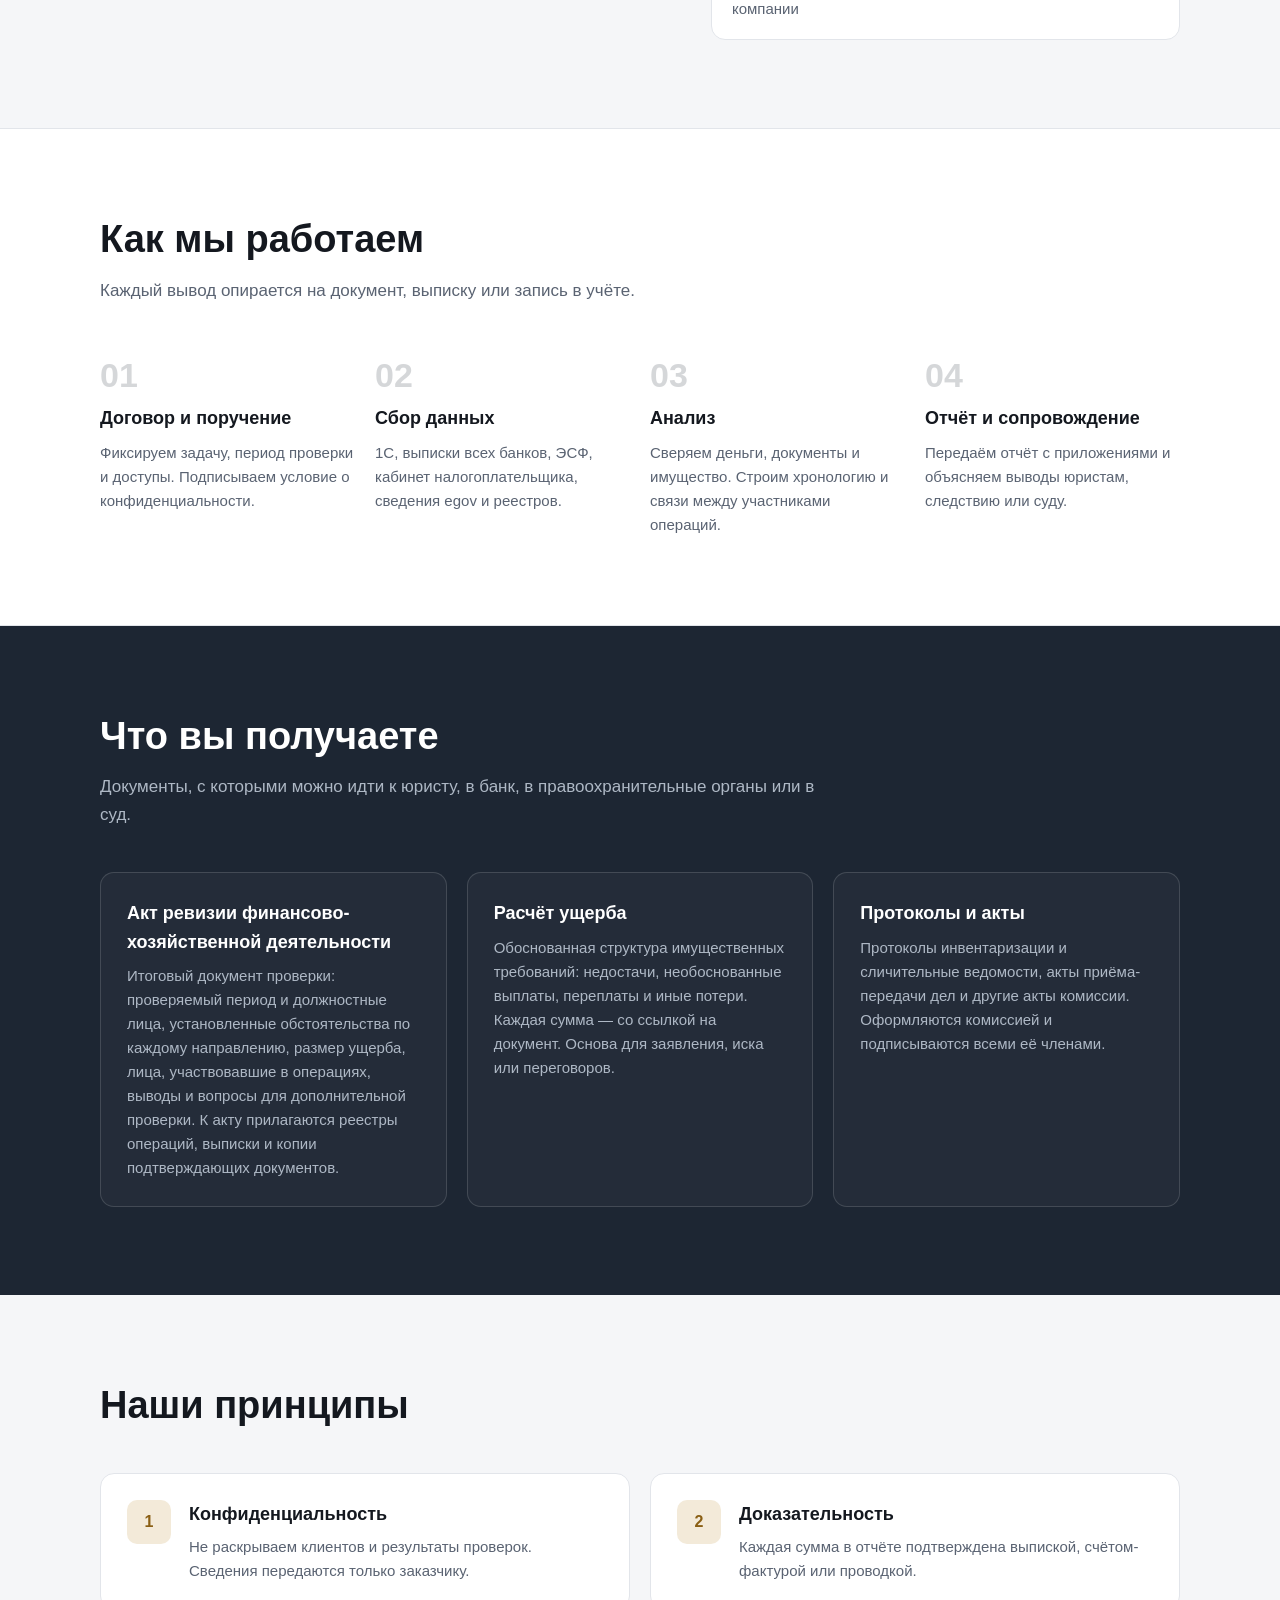
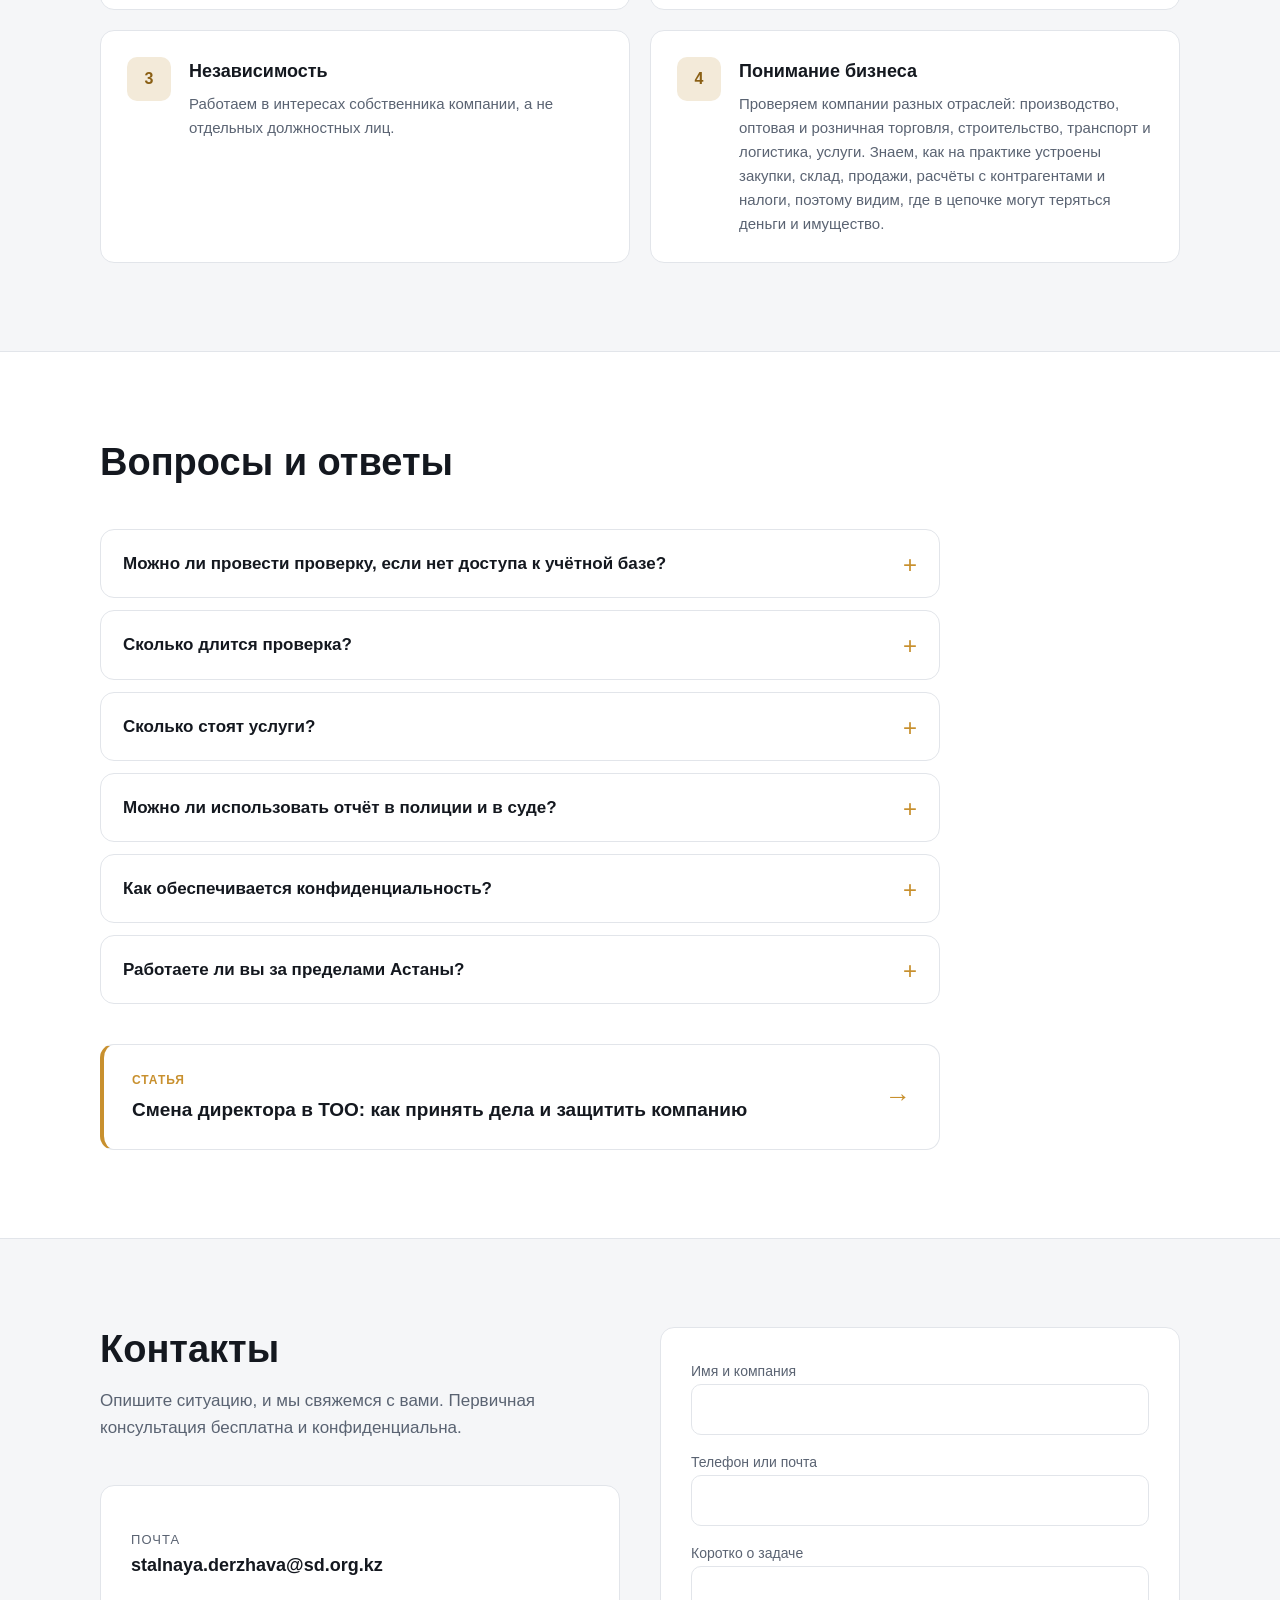
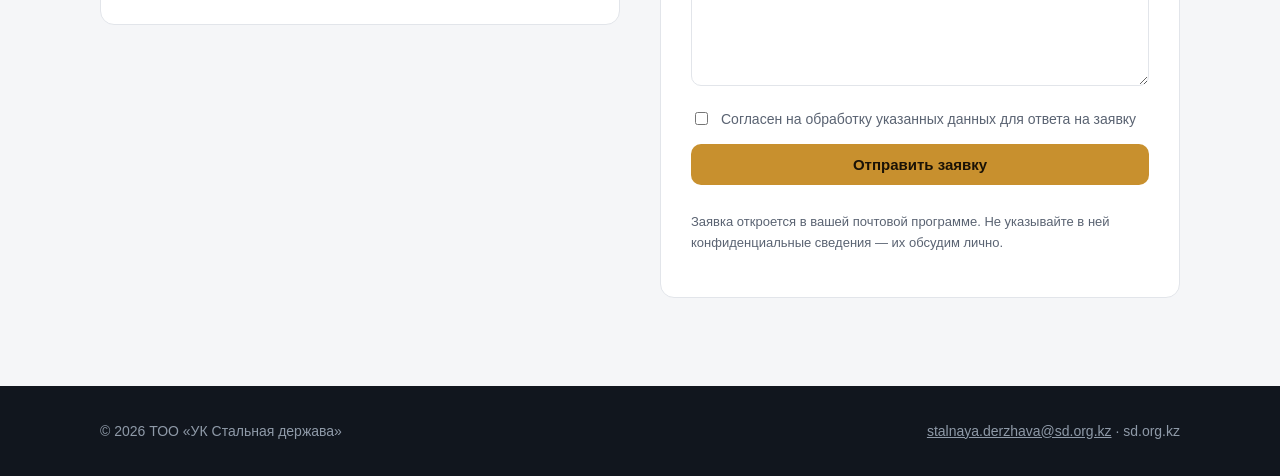
==== commit 5e78aa83: "Add files via upload" ====
--- a/index.html
+++ b/index.html
@@ -4,7 +4,7 @@
 <meta charset="utf-8">
 <meta name="viewport" content="width=device-width, initial-scale=1">
 <title>Ревизия и экономическая безопасность — УК «Стальная держава», Астана</title>
-<meta name="description" content="ТОО «УК Стальная держава»: ревизия финансово-хозяйственной деятельности, проверки по банковским выпискам и ЭСФ, инвентаризация при смене директора, расчёт ущерба и материалы для суда. Астана, Алматы, весь Казахстан.">
+<meta name="description" content="ТОО «УК Стальная держава»: ревизия финансово-хозяйственной деятельности, проверки по банковским выпискам и ЭСФ, инвентаризация при смене директора, расчёт ущерба и материалы для суда. Астана и весь Казахстан.">
 <link rel="canonical" href="https://sd.org.kz/">
 <link rel="alternate" hreflang="ru" href="https://sd.org.kz/">
 <link rel="alternate" hreflang="kk" href="https://sd.org.kz/kk.html">
@@ -16,7 +16,7 @@
 <meta property="og:url" content="https://sd.org.kz/">
 <meta property="og:site_name" content="УК «Стальная держава»">
 <meta property="og:title" content="Проверим, куда ушли деньги и имущество компании">
-<meta property="og:description" content="Ревизии, проверки по выпискам и ЭСФ, инвентаризация при смене руководства, расчёт ущерба. Астана, Алматы, весь Казахстан.">
+<meta property="og:description" content="Ревизии, проверки по выпискам и ЭСФ, инвентаризация при смене руководства, расчёт ущерба. Астана и весь Казахстан.">
 <meta property="og:image" content="https://sd.org.kz/og-image.png">
 <meta property="og:image:width" content="1200">
 <meta property="og:image:height" content="630">
@@ -58,7 +58,7 @@
   "@context": "https://schema.org",
   "@type": "FAQPage",
   "mainEntity": [
-    {"@type": "Question", "name": "Можно ли провести проверку, если бывший директор не отдал базу 1С?", "acceptedAnswer": {"@type": "Answer", "text": "Да. Мы восстанавливаем движение денег по выпискам всех банков, данным ИС ЭСФ (esf.gov.kz) и кабинета налогоплательщика. Этого достаточно, чтобы увидеть, кому и за что платила компания."}},
+    {"@type": "Question", "name": "Можно ли провести проверку, если нет доступа к учётной базе?", "acceptedAnswer": {"@type": "Answer", "text": "Да. Мы восстанавливаем движение денег по выпискам всех банков, данным ИС ЭСФ (esf.gov.kz) и кабинета налогоплательщика. Этого достаточно, чтобы увидеть, кому и за что платила компания."}},
     {"@type": "Question", "name": "Сколько длится проверка?", "acceptedAnswer": {"@type": "Answer", "text": "Срок зависит от проверяемого периода, количества банков и контрагентов. После первичного анализа документов мы называем срок и фиксируем его в договоре."}},
     {"@type": "Question", "name": "Сколько стоят услуги?", "acceptedAnswer": {"@type": "Answer", "text": "Стоимость рассчитывается индивидуально после первичной консультации, в зависимости от объёма данных и задач. Первичная консультация бесплатна."}},
     {"@type": "Question", "name": "Можно ли использовать отчёт в полиции и в суде?", "acceptedAnswer": {"@type": "Answer", "text": "Отчёт и акт ревизии прикладываются к заявлению в правоохранительные органы и к исковому заявлению как обоснование обстоятельств и сумм. Если суд или следствие назначает судебную экономическую экспертизу, отчёт помогает поставить эксперту правильные вопросы."}},
@@ -101,16 +101,16 @@
   <div class="wrap">
     <span class="eyebrow">Ревизия · Экономическая безопасность · Защита активов</span>
     <h1>Проверим, куда ушли деньги и имущество компании</h1>
-    <p>ТОО «УК Стальная держава» проводит ревизии и документально-аналитические проверки по поручению собственников. Восстанавливаем картину по банковским выпискам, ЭСФ и 1С, даже если прежнее руководство не передало документы.</p>
+    <p>ТОО «УК Стальная держава» проводит ревизии и документально-аналитические проверки по поручению собственников. Восстанавливаем полную картину по учётным данным, банковским выпискам и ЭСФ, даже если документация неполная.</p>
     <div class="hero-actions">
       <a class="btn" href="#contacts">Обсудить задачу</a>
       <a class="btn btn-ghost" href="#services">Наши услуги</a>
     </div>
     <div class="facts">
-      <div class="fact"><b>Собственникам</b><span>Работаем в интересах участников и новой администрации</span></div>
-      <div class="fact"><b>Без 1С и архива</b><span>Восстанавливаем операции по выпискам банков и ЭСФ</span></div>
+      <div class="fact"><b>Собственникам</b><span>Работаем в интересах участников компании</span></div>
+      <div class="fact"><b>При неполных данных</b><span>Восстанавливаем операции по выпискам банков и ЭСФ</span></div>
       <div class="fact"><b>Для суда и органов</b><span>Материалы для заявления, иска и экспертизы</span></div>
-      <div class="fact"><b>Астана · Алматы</b><span>Работаем по всему Казахстану</span></div>
+      <div class="fact"><b>Весь Казахстан</b><span>Офис в Астане, выезжаем в любой регион</span></div>
     </div>
   </div>
 </section>
@@ -124,10 +124,10 @@
     <div class="grid">
       <div class="card"><div class="num">01</div><h3>Ревизия финансово-хозяйственной деятельности</h3><p>Проверка проводок, оборотно-сальдовых ведомостей, расчётов с контрагентами и налогов за любой период. Итог — акт ревизии с выводами и расчётом ущерба.</p></div>
       <div class="card"><div class="num">02</div><h3>Документально-аналитическая проверка</h3><p>Анализ движения денег по банковским выпискам и данным esf.gov.kz. Поиск оплат без встречного исполнения, круговых платежей, разрывов между оплатами и счетами-фактурами.</p></div>
-      <div class="card"><div class="num">03</div><h3>Инвентаризация и приём дел при смене руководства</h3><p>Работа в составе комиссии, протоколы инвентаризации ТМЗ, фиксация недостач. Уведомления и акты, если бывший директор не передаёт имущество и документы.</p></div>
+      <div class="card"><div class="num">03</div><h3>Инвентаризация и приём дел при смене руководства</h3><p>Работа в составе комиссии, протоколы инвентаризации ТМЗ, фиксация недостач. Оформление актов приёма-передачи дел, документов и имущества.</p></div>
       <div class="card"><div class="num">04</div><h3>Аффилированность и конфликт интересов</h3><p>Выявление связанных лиц, подконтрольных компаний и ИП через открытые реестры, egov и аналитические сервисы. Проверка цен поставок между связанными компаниями.</p></div>
-      <div class="card"><div class="num">05</div><h3>Расчёт ущерба и имущественных требований</h3><p>Обоснованная структура сумм: недостачи, необоснованные выплаты, переплаты, дополнительные расходы на финансирование. Выделяем суммы, важные для уголовно-правовой оценки.</p></div>
-      <div class="card"><div class="num">06</div><h3>Сопровождение и экономическая безопасность</h3><p>Поддержка новой администрации, восстановление учёта, вопросы для судебной экономической экспертизы. Работаем вместе с юристами клиента.</p></div>
+      <div class="card"><div class="num">05</div><h3>Расчёт ущерба и имущественных требований</h3><p>Обоснованная структура сумм: недостачи, необоснованные выплаты, переплаты и иные потери компании. Выделяем суммы, важные для уголовно-правовой оценки.</p></div>
+      <div class="card"><div class="num">06</div><h3>Сопровождение и экономическая безопасность</h3><p>Поддержка собственников и руководства, восстановление учёта, вопросы для судебной экономической экспертизы. Работаем вместе с юристами клиента.</p></div>
     </div>
   </div>
 </section>
@@ -136,21 +136,16 @@
   <div class="wrap">
     <div class="section-head">
       <h2>Когда к нам обращаются</h2>
-      <p>Типичные ситуации, в которых собственнику нужна независимая проверка. Узнали свою — напишите нам.</p>
+      <p>Ситуации, в которых собственнику нужна независимая проверка.</p>
     </div>
     <ul class="sit-list">
-      <li><div><b>Сменился руководитель</b><span>Прежний директор не передаёт документы, печать, ЭЦП, базу 1С и доступы к банку. Нужно принять дела и юридически зафиксировать отказ.</span></div></li>
-      <li><div><b>Учёт не ведётся или запущен</b><span>Бухгалтерию перестали вести, отчёты сдаются «нулевыми», первичные документы потеряны, а компания при этом продолжает работать.</span></div></li>
-      <li><div><b>Недостача имущества</b><span>По учёту товар, сырьё или техника числятся, а фактически их нет на складе или объекте, и никто не может объяснить, куда они делись.</span></div></li>
-      <li><div><b>Сомнительные платежи</b><span>Деньги уходят поставщикам, подрядчикам и ИП за товары, работы и услуги, которых фактически не было, или по завышенным ценам.</span></div></li>
-      <li><div><b>Связанные компании</b><span>Есть подозрение, что руководитель или сотрудники работают через фирмы родственников и знакомых и выводят через них прибыль.</span></div></li>
-      <li><div><b>Оборот есть, прибыли нет</b><span>Продажи растут, а денег постоянно не хватает: растут долги перед поставщиками и банками, и причины непонятны.</span></div></li>
-      <li><div><b>Долги покупателей</b><span>Покупатели месяцами не платят, долги списываются, товар отгружается без оплаты и без гарантий возврата денег.</span></div></li>
-      <li><div><b>Кредиты и займы</b><span>Компания берёт кредиты, а деньги уходят на займы связанным лицам или тратятся не по назначению.</span></div></li>
-      <li><div><b>Конфликт между участниками</b><span>Один партнёр подозревает другого в выводе денег или скрытых сделках. Нужна независимая проверка, которой поверят обе стороны.</span></div></li>
-      <li><div><b>Покупка или продажа бизнеса</b><span>Перед сделкой с долей или компанией нужно узнать реальное положение: долги, имущество, скрытые обязательства.</span></div></li>
-      <li><div><b>Нужен расчёт ущерба</b><span>Для заявления в правоохранительные органы, иска в суд или переговоров нужен обоснованный расчёт ущерба с документами.</span></div></li>
-      <li><div><b>Плановая проверка</b><span>Собственник управляет компанией на расстоянии и хочет убедиться, что всё в порядке, пока проблемы не стали серьёзными.</span></div></li>
+      <li><div><b>Смена руководства</b><span>Нужно принять дела, документы и имущество и понять, в каком состоянии компания перешла к новому руководителю.</span></div></li>
+      <li><div><b>Расхождения в учёте</b><span>Данные учёта не совпадают с фактическим наличием имущества, остатками на счетах или расчётами с контрагентами.</span></div></li>
+      <li><div><b>Сомнения в платежах и сделках</b><span>Нужно убедиться, что расходы компании обоснованы, а сделки заключены в её интересах.</span></div></li>
+      <li><div><b>Непонятное финансовое положение</b><span>Собственнику нужна независимая картина: куда уходят деньги, откуда долги, насколько надёжен учёт.</span></div></li>
+      <li><div><b>Спор между участниками</b><span>Участникам нужна независимая проверка, результатам которой могут доверять все стороны.</span></div></li>
+      <li><div><b>Нужен расчёт ущерба</b><span>Для обращения в правоохранительные органы, суд или для переговоров нужен обоснованный расчёт с документами.</span></div></li>
+      <li><div><b>Плановая проверка</b><span>Собственник хочет регулярно получать независимую оценку состояния дел в компании.</span></div></li>
     </ul>
   </div>
 </section>
@@ -162,13 +157,13 @@
         <h2>О компании</h2>
       </div>
       <p>ТОО «УК Стальная держава» — управляющая компания со службой экономической безопасности. Мы работаем для собственников бизнеса, которым нужно понять реальное положение дел в своей компании: куда ушли деньги, где имущество и кто за это отвечает.</p>
-      <p>Чаще всего нас приглашают при смене руководства, когда новая администрация получает компанию без документов, без доступа к 1С и с непонятными долгами. Мы восстанавливаем картину по первичным данным и доводим её до документа, на который могут опереться юристы, банк, следствие и суд.</p>
+      <p>Нас приглашают при смене руководства, при спорах между участниками, при сомнениях в достоверности учёта, а также для плановой проверки. Мы восстанавливаем картину по первичным данным и доводим её до документа, на который могут опереться юристы, банк, следствие и суд.</p>
     </div>
     <ul class="about-list">
       <li><b>Служба экономической безопасности</b><span>Ревизоры с опытом проверок в производстве, торговле, строительстве, логистике и сфере услуг. Разбираемся в бухгалтерском и налоговом учёте, банковских операциях, складском учёте и договорной работе</span></li>
       <li><b>Работа с юристами</b><span>Сопровождаем дело вместе с юридическими фирмами-партнёрами</span></li>
       <li><b>Государственные источники</b><span>ИС ЭСФ, кабинет налогоплательщика, сведения egov, банковские выписки</span></li>
-      <li><b>Проверки за длительные периоды</b><span>От нескольких месяцев до 10 лет деятельности компании</span></li>
+      <li><b>Любой период проверки</b><span>От одного квартала до нескольких лет деятельности компании</span></li>
     </ul>
   </div>
 </section>
@@ -196,8 +191,8 @@
     </div>
     <div class="docs">
       <div class="doc"><h3>Акт ревизии финансово-хозяйственной деятельности</h3><p>Итоговый документ проверки: проверяемый период и должностные лица, установленные обстоятельства по каждому направлению, размер ущерба, лица, участвовавшие в операциях, выводы и вопросы для дополнительной проверки. К акту прилагаются реестры операций, выписки и копии подтверждающих документов.</p></div>
-      <div class="doc"><h3>Расчёт ущерба</h3><p>Обоснованная структура имущественных требований: недостачи, необоснованные выплаты, переплаты, потери на финансировании. Каждая сумма — со ссылкой на документ. Основа для заявления, иска или переговоров.</p></div>
-      <div class="doc"><h3>Протоколы и акты</h3><p>Протоколы инвентаризации и сличительные ведомости, акты приёма-передачи дел, уведомления бывшему руководителю и акты об отказе в передаче документов и имущества. Оформляются комиссией и подписываются всеми её членами.</p></div>
+      <div class="doc"><h3>Расчёт ущерба</h3><p>Обоснованная структура имущественных требований: недостачи, необоснованные выплаты, переплаты и иные потери. Каждая сумма — со ссылкой на документ. Основа для заявления, иска или переговоров.</p></div>
+      <div class="doc"><h3>Протоколы и акты</h3><p>Протоколы инвентаризации и сличительные ведомости, акты приёма-передачи дел и другие акты комиссии. Оформляются комиссией и подписываются всеми её членами.</p></div>
     </div>
   </div>
 </section>
@@ -222,7 +217,7 @@
       <h2>Вопросы и ответы</h2>
     </div>
     <div class="faq">
-      <details><summary>Можно ли провести проверку, если бывший директор не отдал базу 1С?</summary><p>Да. Мы восстанавливаем движение денег по выпискам всех банков, данным ИС ЭСФ (esf.gov.kz) и кабинета налогоплательщика. Этого достаточно, чтобы увидеть, кому и за что платила компания.</p></details>
+      <details><summary>Можно ли провести проверку, если нет доступа к учётной базе?</summary><p>Да. Мы восстанавливаем движение денег по выпискам всех банков, данным ИС ЭСФ (esf.gov.kz) и кабинета налогоплательщика. Этого достаточно, чтобы увидеть, кому и за что платила компания.</p></details>
       <details><summary>Сколько длится проверка?</summary><p>Срок зависит от проверяемого периода, количества банков и контрагентов. После первичного анализа документов мы называем срок и фиксируем его в договоре.</p></details>
       <details><summary>Сколько стоят услуги?</summary><p>Стоимость рассчитывается индивидуально после первичной консультации, в зависимости от объёма данных и задач. Первичная консультация бесплатна.</p></details>
       <details><summary>Можно ли использовать отчёт в полиции и в суде?</summary><p>Отчёт и акт ревизии прикладываются к заявлению в правоохранительные органы и к исковому заявлению как обоснование обстоятельств и сумм. Если суд или следствие назначает судебную экономическую экспертизу, отчёт помогает поставить эксперту правильные вопросы.</p></details>
@@ -230,8 +225,8 @@
       <details><summary>Работаете ли вы за пределами Астаны?</summary><p>Да, по всему Казахстану. Документы и выписки можно передать удалённо, а для инвентаризации и приёма дел специалисты выезжают на место.</p></details>
     </div>
     <div style="margin-top:40px;max-width:840px">
-      <a class="teaser" href="byvshij-direktor-ne-peredaet-dokumenty.html">
-        <div><small>Статья</small><b>Бывший директор не передаёт документы и 1С: что делать собственнику</b></div>
+      <a class="teaser" href="smena-direktora-too.html">
+        <div><small>Статья</small><b>Смена директора в ТОО: как принять дела и защитить компанию</b></div>
         <span class="arrow">→</span>
       </a>
     </div>
